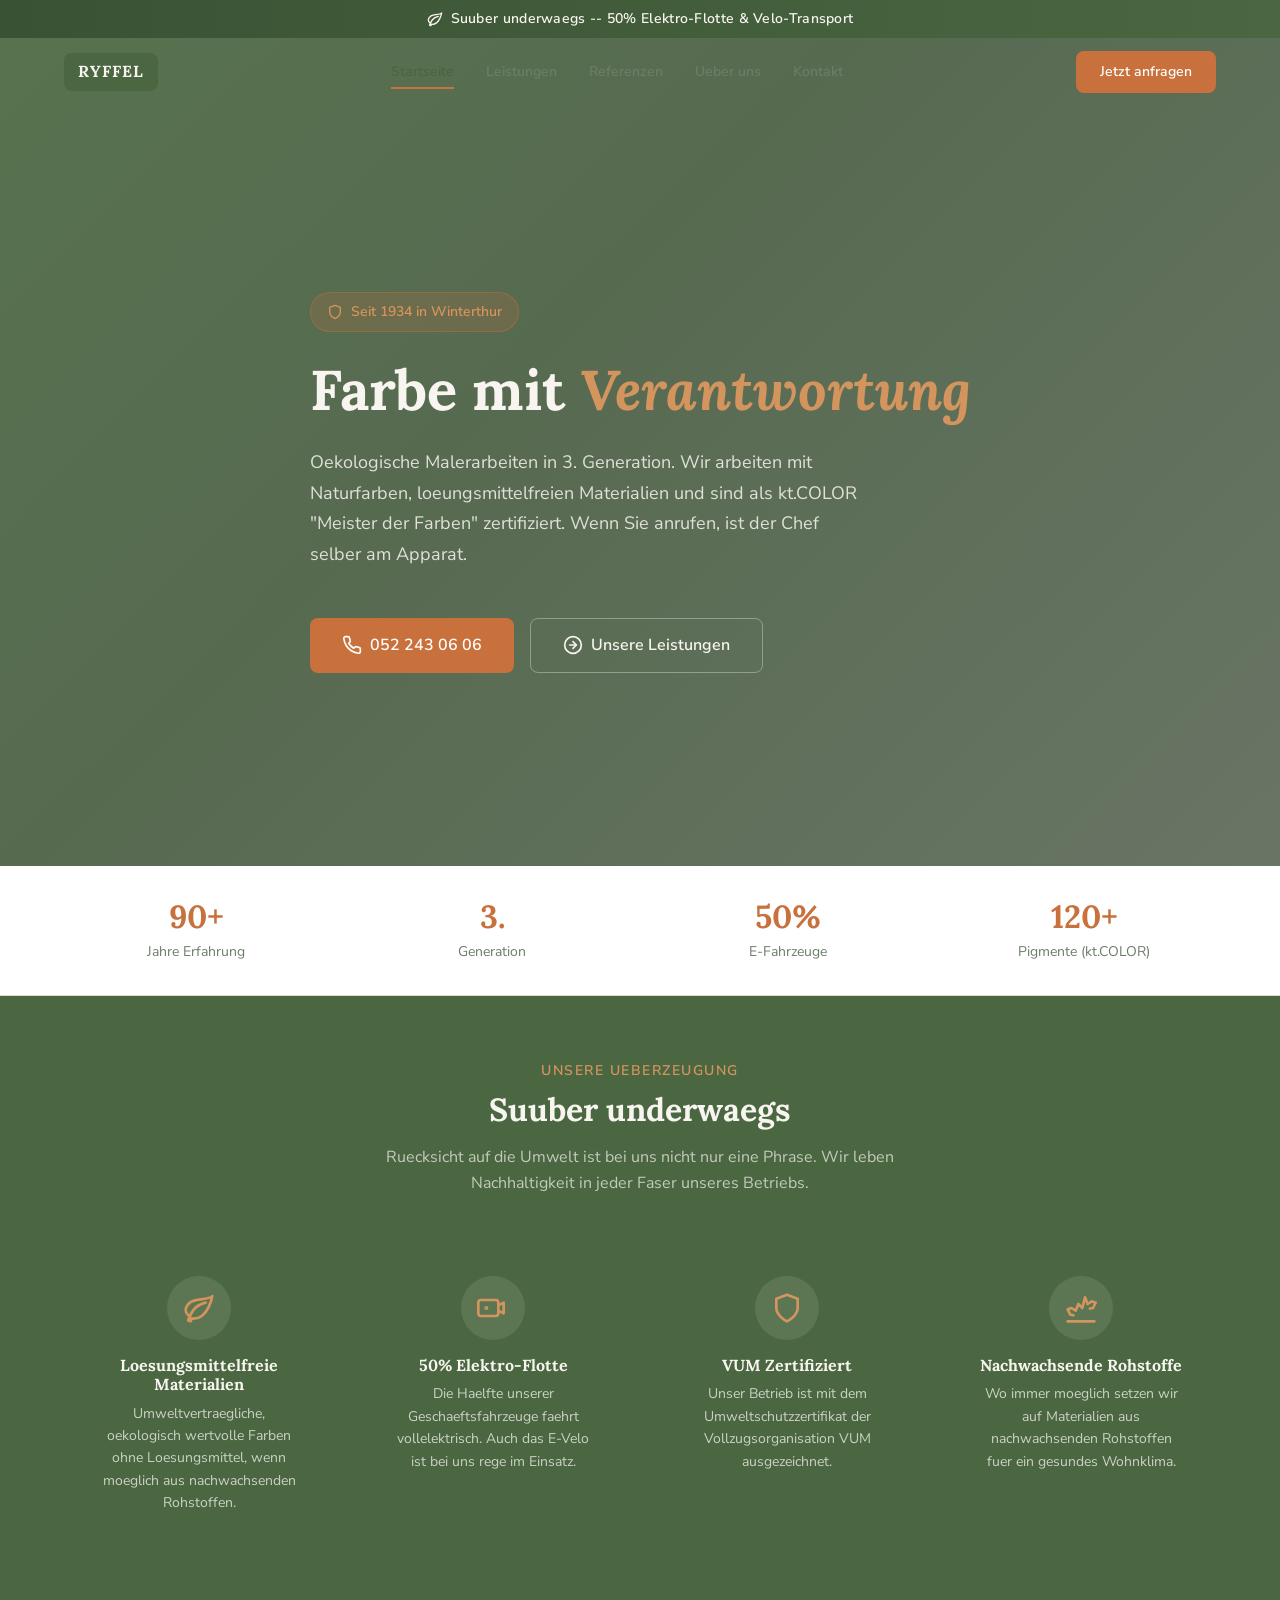
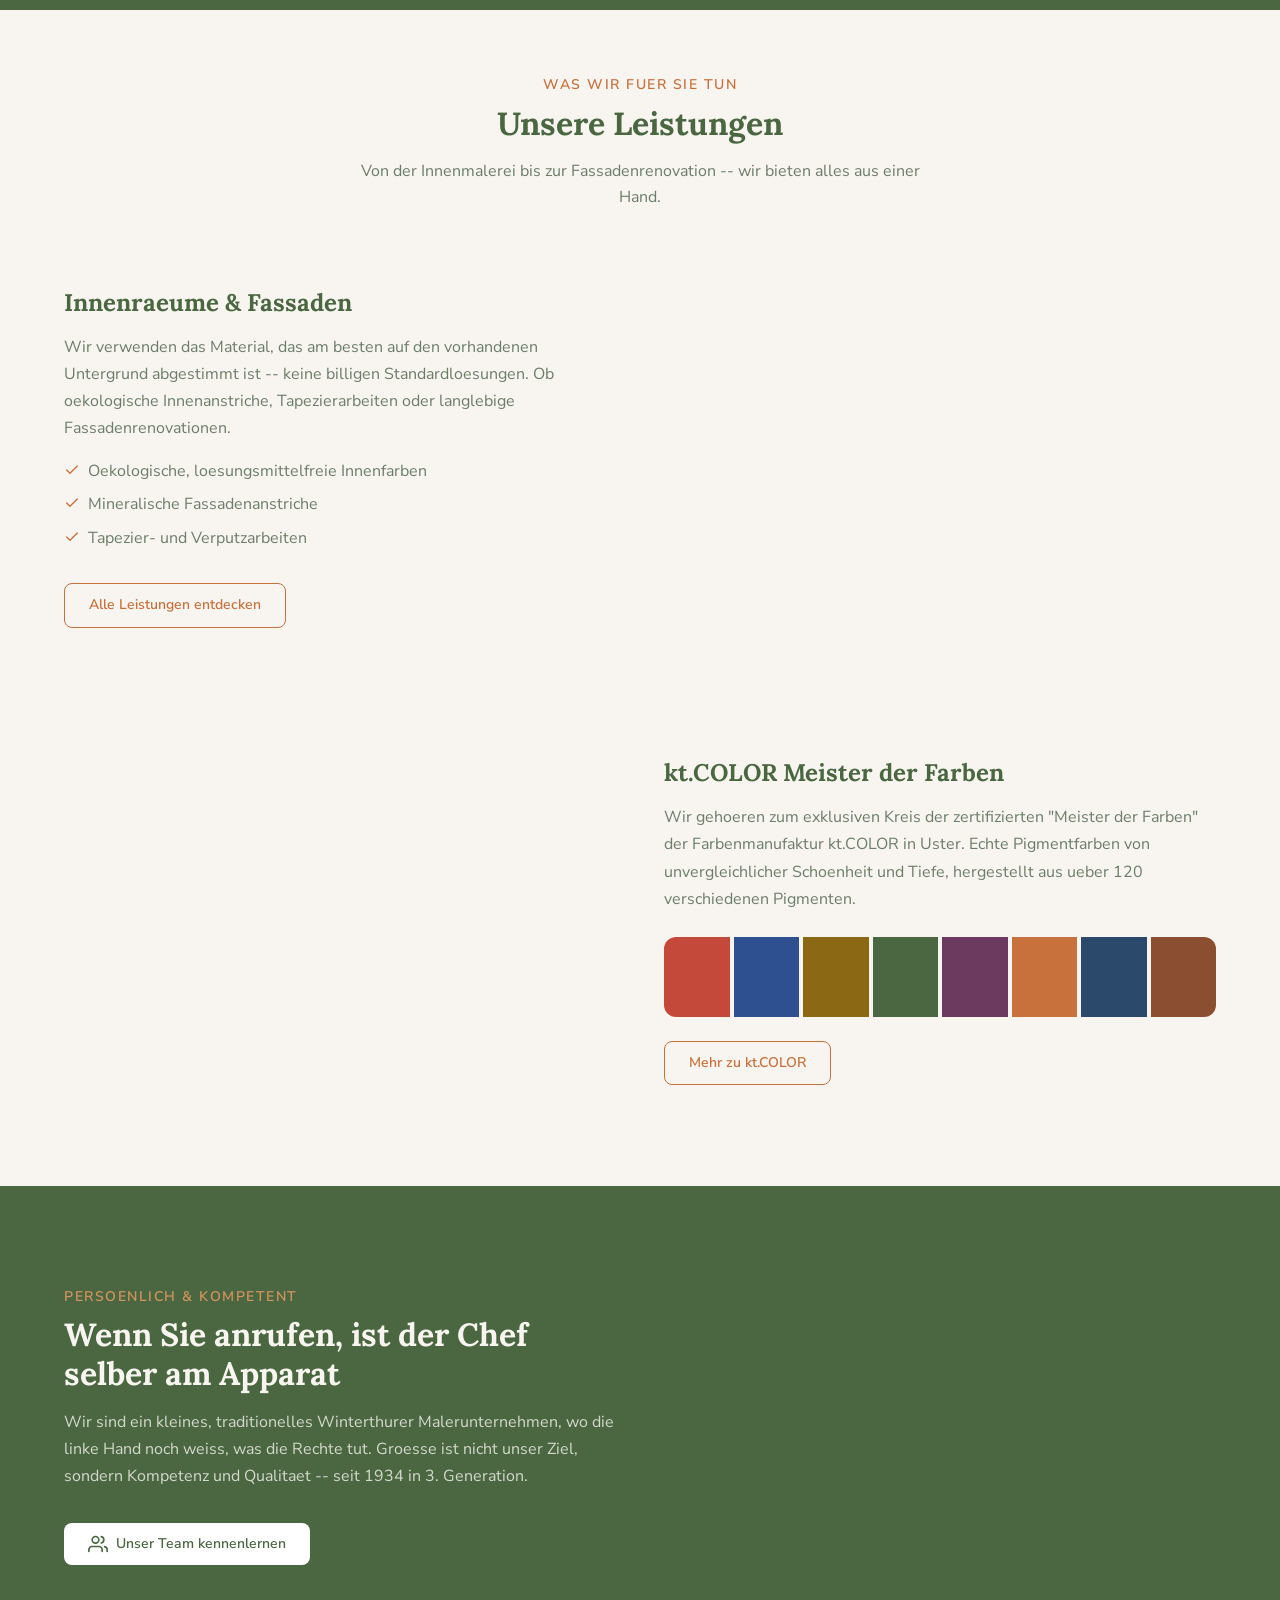
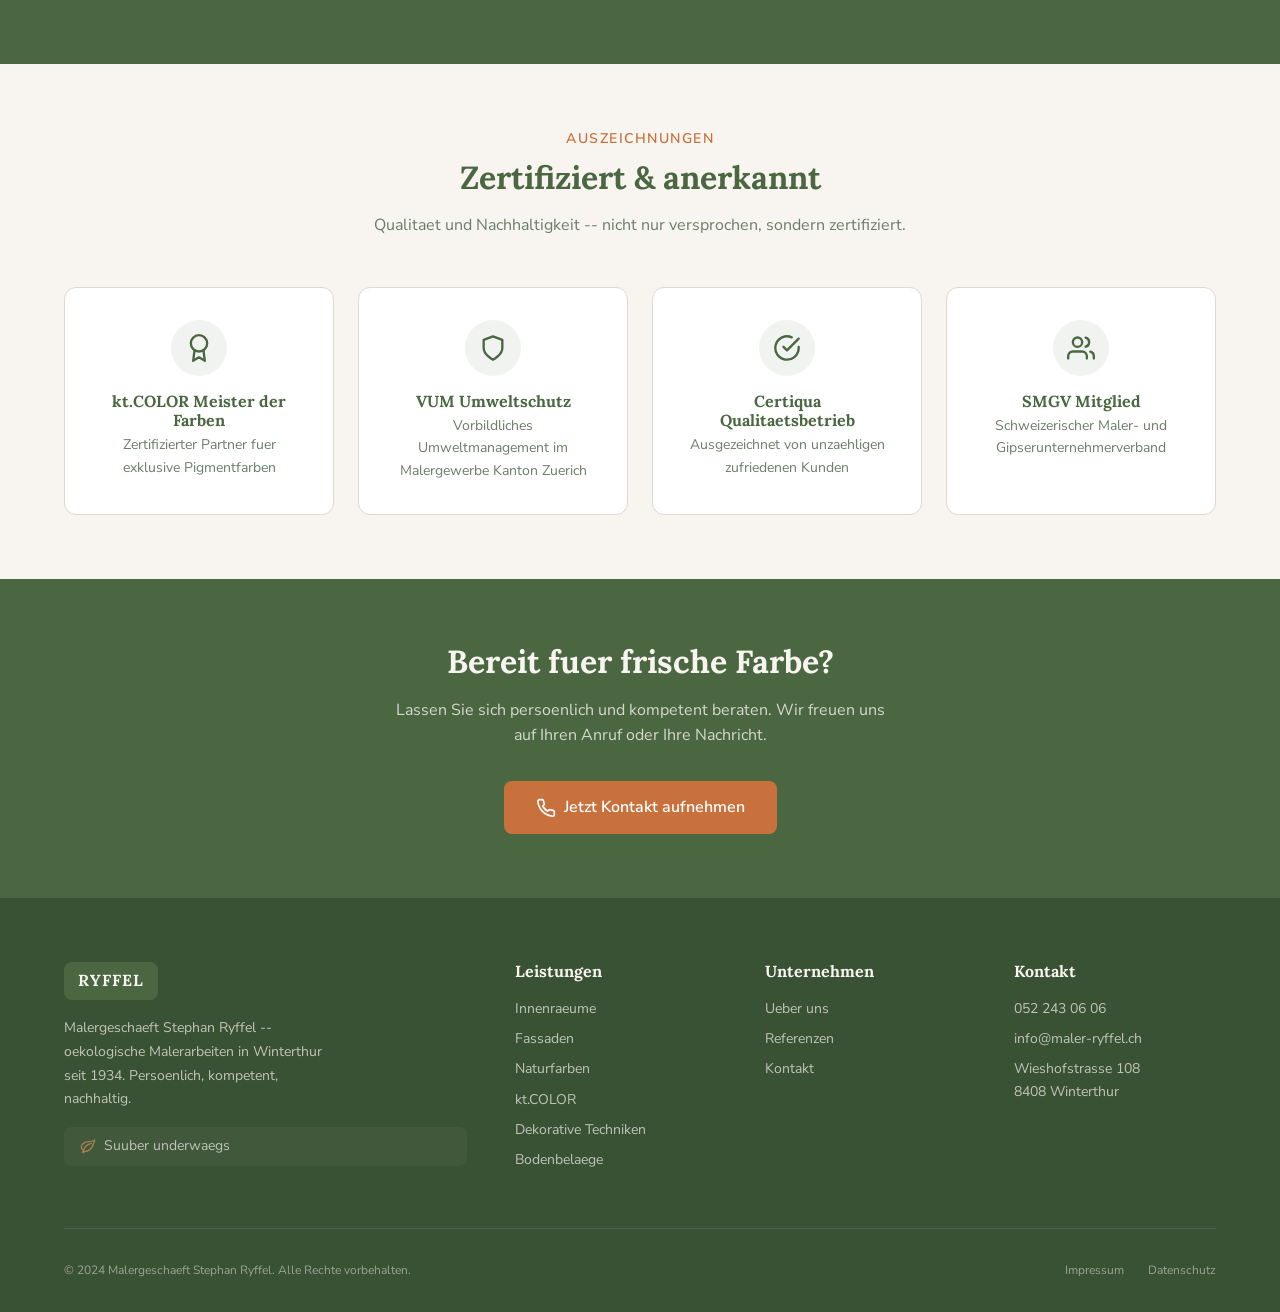
==== index.html @ 05d2837d "Initial: Website-Redesign Ryffel Malergeschaeft" ====
<!DOCTYPE html>
<html lang="de">
<head>
  <meta charset="UTF-8">
  <meta name="viewport" content="width=device-width, initial-scale=1.0">
  <title>Maler Ryffel Winterthur | Seit 1934 suuber underwaegs</title>
  <meta name="description" content="Malergeschaeft Ryffel in Winterthur - oekologische Malerarbeiten seit 1934, 3. Generation. Naturfarben, kt.COLOR Meister der Farben, 50% E-Flotte.">
  <meta name="robots" content="index, follow">
  <link rel="canonical" href="https://ryffel-maler-redesign.pages.dev/">
  <meta property="og:title" content="Maler Ryffel Winterthur | Seit 1934 suuber underwaegs">
  <meta property="og:description" content="Oekologische Malerarbeiten seit 1934. Naturfarben, kt.COLOR Meister der Farben, 50% E-Flotte. 3. Generation Malerhandwerk.">
  <meta property="og:url" content="https://ryffel-maler-redesign.pages.dev/">
  <meta property="og:type" content="website">
  <meta property="og:locale" content="de_CH">
  <link href="https://fonts.googleapis.com/css2?family=Lora:ital,wght@0,400;0,700;1,400;1,700&family=Nunito+Sans:wght@300;400;600;700&display=swap" rel="stylesheet">
  <link rel="stylesheet" href="style.css">
  <link rel="icon" type="image/svg+xml" href="data:image/svg+xml,<svg xmlns='http://www.w3.org/2000/svg' viewBox='0 0 32 32'><rect width='32' height='32' rx='6' fill='%234A6741'/><text x='50%25' y='55%25' text-anchor='middle' dominant-baseline='central' font-size='14' font-weight='bold' fill='%23F8F5F0'>R</text></svg>">
  <script type="application/ld+json">
  {
    "@context": "https://schema.org",
    "@type": "HomeAndConstructionBusiness",
    "name": "Malergeschaeft Stephan Ryffel",
    "url": "https://ryffel-maler-redesign.pages.dev",
    "telephone": "+41522430606",
    "email": "info@maler-ryffel.ch",
    "address": {
      "@type": "PostalAddress",
      "streetAddress": "Wieshofstrasse 108",
      "addressLocality": "Winterthur",
      "postalCode": "8408",
      "addressRegion": "ZH",
      "addressCountry": "CH"
    },
    "areaServed": ["Winterthur", "Zuerich", "Weinland", "Winterthur-Land"],
    "description": "Oekologisches Malergeschaeft in Winterthur seit 1934. Naturfarben, kt.COLOR Meister der Farben, nachhaltige Malerarbeiten in 3. Generation.",
    "foundingDate": "1934",
    "priceRange": "$$",
    "hasCredential": [
      {"@type": "EducationalOccupationalCredential", "credentialCategory": "kt.COLOR Meister der Farben"},
      {"@type": "EducationalOccupationalCredential", "credentialCategory": "VUM Umweltschutzzertifikat"},
      {"@type": "EducationalOccupationalCredential", "credentialCategory": "Certiqua Qualitaetsbetrieb"}
    ]
  }
  </script>
</head>
<body class="has-eco-banner">

  <!-- ECO BANNER -->
  <div class="eco-banner">
    <svg width="16" height="16" viewBox="0 0 24 24" fill="none" stroke="currentColor" stroke-width="2" stroke-linecap="round" stroke-linejoin="round"><path d="M17 8C8 10 5.9 16.17 3.82 21.34l1.89.66.95-2.3c.48.17.98.3 1.34.3C19 20 22 3 22 3c-1 2-8 2.25-13 3.25S2 11.5 2 13.5s1.75 3.75 1.75 3.75"/></svg>
    Suuber underwaegs -- 50% Elektro-Flotte &amp; Velo-Transport
  </div>

  <!-- HEADER -->
  <header class="site-header" id="header">
    <div class="container header-inner">
      <a href="index.html" class="logo">
        <span class="logo-badge">RYFFEL</span>
      </a>
      <nav class="main-nav" id="mainNav" aria-label="Hauptnavigation">
        <ul>
          <li><a href="index.html" class="active">Startseite</a></li>
          <li><a href="leistungen.html">Leistungen</a></li>
          <li><a href="referenzen.html">Referenzen</a></li>
          <li><a href="ueber-uns.html">Ueber uns</a></li>
          <li><a href="kontakt.html">Kontakt</a></li>
        </ul>
      </nav>
      <a href="kontakt.html" class="btn btn-primary header-cta">Jetzt anfragen</a>
      <button class="mobile-toggle" id="mobileToggle" aria-label="Menue oeffnen">
        <span></span><span></span><span></span>
      </button>
    </div>
  </header>

  <!-- HERO -->
  <section class="hero">
    <div class="hero-accent"></div>
    <div class="container">
      <div class="hero-content">
        <span class="hero-badge">
          <svg width="16" height="16" viewBox="0 0 24 24" fill="none" stroke="currentColor" stroke-width="2" stroke-linecap="round" stroke-linejoin="round"><path d="M12 22s8-4 8-10V5l-8-3-8 3v7c0 6 8 10 8 10z"/></svg>
          Seit 1934 in Winterthur
        </span>
        <h1>Farbe mit <em>Verantwortung</em></h1>
        <p class="hero-subtitle">Oekologische Malerarbeiten in 3. Generation. Wir arbeiten mit Naturfarben, loeungsmittelfreien Materialien und sind als kt.COLOR "Meister der Farben" zertifiziert. Wenn Sie anrufen, ist der Chef selber am Apparat.</p>
        <div class="hero-buttons">
          <a href="kontakt.html" class="btn btn-primary btn-lg">
            <svg width="20" height="20" viewBox="0 0 24 24" fill="none" stroke="currentColor" stroke-width="2" stroke-linecap="round" stroke-linejoin="round"><path d="M22 16.92v3a2 2 0 01-2.18 2 19.79 19.79 0 01-8.63-3.07 19.5 19.5 0 01-6-6 19.79 19.79 0 01-3.07-8.67A2 2 0 014.11 2h3a2 2 0 012 1.72c.127.96.361 1.903.7 2.81a2 2 0 01-.45 2.11L8.09 9.91a16 16 0 006 6l1.27-1.27a2 2 0 012.11-.45c.907.339 1.85.573 2.81.7A2 2 0 0122 16.92z"/></svg>
            052 243 06 06
          </a>
          <a href="leistungen.html" class="btn btn-ghost btn-lg">
            <svg width="20" height="20" viewBox="0 0 24 24" fill="none" stroke="currentColor" stroke-width="2" stroke-linecap="round" stroke-linejoin="round"><circle cx="12" cy="12" r="10"/><polyline points="12 16 16 12 12 8"/><line x1="8" y1="12" x2="16" y2="12"/></svg>
            Unsere Leistungen
          </a>
        </div>
      </div>
    </div>
  </section>

  <!-- STATS -->
  <section class="stats-bar">
    <div class="container">
      <div class="stats-grid">
        <div class="stat-item">
          <h3>90+</h3>
          <p>Jahre Erfahrung</p>
        </div>
        <div class="stat-item">
          <h3>3.</h3>
          <p>Generation</p>
        </div>
        <div class="stat-item">
          <h3>50%</h3>
          <p>E-Fahrzeuge</p>
        </div>
        <div class="stat-item">
          <h3>120+</h3>
          <p>Pigmente (kt.COLOR)</p>
        </div>
      </div>
    </div>
  </section>

  <!-- ECO STORY -->
  <section class="section section-dark">
    <div class="container">
      <div class="section-header">
        <span class="section-label">Unsere Ueberzeugung</span>
        <h2>Suuber underwaegs</h2>
        <p>Ruecksicht auf die Umwelt ist bei uns nicht nur eine Phrase. Wir leben Nachhaltigkeit in jeder Faser unseres Betriebs.</p>
      </div>
      <div class="eco-features">
        <div class="eco-feature">
          <div class="eco-feature-icon">
            <svg width="32" height="32" viewBox="0 0 24 24" fill="none" stroke="currentColor" stroke-width="2" stroke-linecap="round" stroke-linejoin="round"><path d="M17 8C8 10 5.9 16.17 3.82 21.34l1.89.66.95-2.3c.48.17.98.3 1.34.3C19 20 22 3 22 3c-1 2-8 2.25-13 3.25S2 11.5 2 13.5s1.75 3.75 1.75 3.75"/></svg>
          </div>
          <h4>Loesungsmittelfreie Materialien</h4>
          <p>Umweltvertraegliche, oekologisch wertvolle Farben ohne Loesungsmittel, wenn moeglich aus nachwachsenden Rohstoffen.</p>
        </div>
        <div class="eco-feature">
          <div class="eco-feature-icon">
            <svg width="32" height="32" viewBox="0 0 24 24" fill="none" stroke="currentColor" stroke-width="2" stroke-linecap="round" stroke-linejoin="round"><rect x="1" y="6" width="15" height="12" rx="2"/><path d="M16 10l4-2v8l-4-2"/><circle cx="7" cy="12" r="0.5" fill="currentColor"/></svg>
          </div>
          <h4>50% Elektro-Flotte</h4>
          <p>Die Haelfte unserer Geschaeftsfahrzeuge faehrt vollelektrisch. Auch das E-Velo ist bei uns rege im Einsatz.</p>
        </div>
        <div class="eco-feature">
          <div class="eco-feature-icon">
            <svg width="32" height="32" viewBox="0 0 24 24" fill="none" stroke="currentColor" stroke-width="2" stroke-linecap="round" stroke-linejoin="round"><path d="M12 22s8-4 8-10V5l-8-3-8 3v7c0 6 8 10 8 10z"/></svg>
          </div>
          <h4>VUM Zertifiziert</h4>
          <p>Unser Betrieb ist mit dem Umweltschutzzertifikat der Vollzugsorganisation VUM ausgezeichnet.</p>
        </div>
        <div class="eco-feature">
          <div class="eco-feature-icon">
            <svg width="32" height="32" viewBox="0 0 24 24" fill="none" stroke="currentColor" stroke-width="2" stroke-linecap="round" stroke-linejoin="round"><path d="M2 22h20"/><path d="M6.36 17.4 4 17l-2-4 3-1 3 2 2-5 3 3 2-8 2 5 3-2 3 1-2 4-2.36.4"/></svg>
          </div>
          <h4>Nachwachsende Rohstoffe</h4>
          <p>Wo immer moeglich setzen wir auf Materialien aus nachwachsenden Rohstoffen fuer ein gesundes Wohnklima.</p>
        </div>
      </div>
    </div>
  </section>

  <!-- LEISTUNGEN PREVIEW -->
  <section class="section">
    <div class="container">
      <div class="section-header">
        <span class="section-label">Was wir fuer Sie tun</span>
        <h2>Unsere Leistungen</h2>
        <p>Von der Innenmalerei bis zur Fassadenrenovation -- wir bieten alles aus einer Hand.</p>
      </div>

      <div class="text-image" style="margin-bottom: var(--space-3xl);">
        <div class="text-image-content">
          <h3>Innenraeume &amp; Fassaden</h3>
          <p>Wir verwenden das Material, das am besten auf den vorhandenen Untergrund abgestimmt ist -- keine billigen Standardloesungen. Ob oekologische Innenanstriche, Tapezierarbeiten oder langlebige Fassadenrenovationen.</p>
          <ul>
            <li>
              <svg width="16" height="16" viewBox="0 0 24 24" fill="none" stroke="currentColor" stroke-width="2" stroke-linecap="round" stroke-linejoin="round"><polyline points="20 6 9 17 4 12"/></svg>
              Oekologische, loesungsmittelfreie Innenfarben
            </li>
            <li>
              <svg width="16" height="16" viewBox="0 0 24 24" fill="none" stroke="currentColor" stroke-width="2" stroke-linecap="round" stroke-linejoin="round"><polyline points="20 6 9 17 4 12"/></svg>
              Mineralische Fassadenanstriche
            </li>
            <li>
              <svg width="16" height="16" viewBox="0 0 24 24" fill="none" stroke="currentColor" stroke-width="2" stroke-linecap="round" stroke-linejoin="round"><polyline points="20 6 9 17 4 12"/></svg>
              Tapezier- und Verputzarbeiten
            </li>
          </ul>
          <a href="leistungen.html" class="btn btn-outline">Alle Leistungen entdecken</a>
        </div>
        <div class="text-image-visual" style="background-image: url('https://images.unsplash.com/photo-1589939705384-5185137a7f0f?w=800&q=80');"></div>
      </div>

      <div class="text-image reversed">
        <div class="text-image-content">
          <h3>kt.COLOR Meister der Farben</h3>
          <p>Wir gehoeren zum exklusiven Kreis der zertifizierten "Meister der Farben" der Farbenmanufaktur kt.COLOR in Uster. Echte Pigmentfarben von unvergleichlicher Schoenheit und Tiefe, hergestellt aus ueber 120 verschiedenen Pigmenten.</p>
          <div class="color-palette">
            <div class="color-swatch" style="background:#C5493B;" data-name="Pompejanischrot"></div>
            <div class="color-swatch" style="background:#2E5090;" data-name="Ultramarin"></div>
            <div class="color-swatch" style="background:#8B6914;" data-name="Goldocker"></div>
            <div class="color-swatch" style="background:#4A6741;" data-name="Chromoxidgruen"></div>
            <div class="color-swatch" style="background:#6B3A5E;" data-name="Manganviolett"></div>
            <div class="color-swatch" style="background:#C8713D;" data-name="Siena gebrannt"></div>
            <div class="color-swatch" style="background:#2B4A6B;" data-name="Preussischblau"></div>
            <div class="color-swatch" style="background:#8C4E31;" data-name="Englischrot"></div>
          </div>
          <a href="leistungen/meister-der-farben.html" class="btn btn-outline">Mehr zu kt.COLOR</a>
        </div>
        <div class="text-image-visual" style="background-image: url('https://images.unsplash.com/photo-1513364776144-60967b0f800f?w=800&q=80');"></div>
      </div>
    </div>
  </section>

  <!-- CTA SPLIT -->
  <section class="section section-dark">
    <div class="container">
      <div class="cta-split">
        <div class="cta-split-content">
          <span class="section-label">Persoenlich &amp; kompetent</span>
          <h2>Wenn Sie anrufen, ist der Chef selber am Apparat</h2>
          <p>Wir sind ein kleines, traditionelles Winterthurer Malerunternehmen, wo die linke Hand noch weiss, was die Rechte tut. Groesse ist nicht unser Ziel, sondern Kompetenz und Qualitaet -- seit 1934 in 3. Generation.</p>
          <a href="ueber-uns.html" class="btn btn-white">
            <svg width="20" height="20" viewBox="0 0 24 24" fill="none" stroke="currentColor" stroke-width="2" stroke-linecap="round" stroke-linejoin="round"><path d="M17 21v-2a4 4 0 00-4-4H5a4 4 0 00-4 4v2"/><circle cx="9" cy="7" r="4"/><path d="M23 21v-2a4 4 0 00-3-3.87"/><path d="M16 3.13a4 4 0 010 7.75"/></svg>
            Unser Team kennenlernen
          </a>
        </div>
        <div class="cta-split-visual" style="background-image: url('https://images.unsplash.com/photo-1581578731548-c64695cc6952?w=800&q=80');"></div>
      </div>
    </div>
  </section>

  <!-- CERTIFICATIONS -->
  <section class="section">
    <div class="container">
      <div class="section-header">
        <span class="section-label">Auszeichnungen</span>
        <h2>Zertifiziert &amp; anerkannt</h2>
        <p>Qualitaet und Nachhaltigkeit -- nicht nur versprochen, sondern zertifiziert.</p>
      </div>
      <div class="cert-grid">
        <div class="cert-item">
          <div class="cert-icon">
            <svg width="28" height="28" viewBox="0 0 24 24" fill="none" stroke="currentColor" stroke-width="2" stroke-linecap="round" stroke-linejoin="round"><circle cx="12" cy="8" r="7"/><polyline points="8.21 13.89 7 23 12 20 17 23 15.79 13.88"/></svg>
          </div>
          <h4>kt.COLOR Meister der Farben</h4>
          <p>Zertifizierter Partner fuer exklusive Pigmentfarben</p>
        </div>
        <div class="cert-item">
          <div class="cert-icon">
            <svg width="28" height="28" viewBox="0 0 24 24" fill="none" stroke="currentColor" stroke-width="2" stroke-linecap="round" stroke-linejoin="round"><path d="M12 22s8-4 8-10V5l-8-3-8 3v7c0 6 8 10 8 10z"/></svg>
          </div>
          <h4>VUM Umweltschutz</h4>
          <p>Vorbildliches Umweltmanagement im Malergewerbe Kanton Zuerich</p>
        </div>
        <div class="cert-item">
          <div class="cert-icon">
            <svg width="28" height="28" viewBox="0 0 24 24" fill="none" stroke="currentColor" stroke-width="2" stroke-linecap="round" stroke-linejoin="round"><path d="M22 11.08V12a10 10 0 1 1-5.93-9.14"/><polyline points="22 4 12 14.01 9 11.01"/></svg>
          </div>
          <h4>Certiqua Qualitaetsbetrieb</h4>
          <p>Ausgezeichnet von unzaehligen zufriedenen Kunden</p>
        </div>
        <div class="cert-item">
          <div class="cert-icon">
            <svg width="28" height="28" viewBox="0 0 24 24" fill="none" stroke="currentColor" stroke-width="2" stroke-linecap="round" stroke-linejoin="round"><path d="M17 21v-2a4 4 0 00-4-4H5a4 4 0 00-4 4v2"/><circle cx="9" cy="7" r="4"/><path d="M23 21v-2a4 4 0 00-3-3.87"/><path d="M16 3.13a4 4 0 010 7.75"/></svg>
          </div>
          <h4>SMGV Mitglied</h4>
          <p>Schweizerischer Maler- und Gipserunternehmerverband</p>
        </div>
      </div>
    </div>
  </section>

  <!-- CTA BANNER -->
  <section class="cta-banner">
    <div class="container">
      <h2>Bereit fuer frische Farbe?</h2>
      <p>Lassen Sie sich persoenlich und kompetent beraten. Wir freuen uns auf Ihren Anruf oder Ihre Nachricht.</p>
      <a href="kontakt.html" class="btn btn-primary btn-lg">
        <svg width="20" height="20" viewBox="0 0 24 24" fill="none" stroke="currentColor" stroke-width="2" stroke-linecap="round" stroke-linejoin="round"><path d="M22 16.92v3a2 2 0 01-2.18 2 19.79 19.79 0 01-8.63-3.07 19.5 19.5 0 01-6-6 19.79 19.79 0 01-3.07-8.67A2 2 0 014.11 2h3a2 2 0 012 1.72c.127.96.361 1.903.7 2.81a2 2 0 01-.45 2.11L8.09 9.91a16 16 0 006 6l1.27-1.27a2 2 0 012.11-.45c.907.339 1.85.573 2.81.7A2 2 0 0122 16.92z"/></svg>
        Jetzt Kontakt aufnehmen
      </a>
    </div>
  </section>

  <!-- FOOTER -->
  <footer class="site-footer">
    <div class="container">
      <div class="footer-grid">
        <div class="footer-brand">
          <span class="logo-badge">RYFFEL</span>
          <p>Malergeschaeft Stephan Ryffel -- oekologische Malerarbeiten in Winterthur seit 1934. Persoenlich, kompetent, nachhaltig.</p>
          <div class="footer-eco">
            <svg width="16" height="16" viewBox="0 0 24 24" fill="none" stroke="currentColor" stroke-width="2" stroke-linecap="round" stroke-linejoin="round"><path d="M17 8C8 10 5.9 16.17 3.82 21.34l1.89.66.95-2.3c.48.17.98.3 1.34.3C19 20 22 3 22 3c-1 2-8 2.25-13 3.25S2 11.5 2 13.5s1.75 3.75 1.75 3.75"/></svg>
            Suuber underwaegs
          </div>
        </div>
        <div class="footer-col">
          <h4>Leistungen</h4>
          <a href="leistungen/innenraeume.html">Innenraeume</a>
          <a href="leistungen/fassaden.html">Fassaden</a>
          <a href="leistungen/naturfarben.html">Naturfarben</a>
          <a href="leistungen/meister-der-farben.html">kt.COLOR</a>
          <a href="leistungen/dekorative-techniken.html">Dekorative Techniken</a>
          <a href="leistungen/bodenbelaege.html">Bodenbelaege</a>
        </div>
        <div class="footer-col">
          <h4>Unternehmen</h4>
          <a href="ueber-uns.html">Ueber uns</a>
          <a href="referenzen.html">Referenzen</a>
          <a href="kontakt.html">Kontakt</a>
        </div>
        <div class="footer-col">
          <h4>Kontakt</h4>
          <a href="tel:+41522430606">052 243 06 06</a>
          <a href="mailto:info@maler-ryffel.ch">info@maler-ryffel.ch</a>
          <p style="font-size: var(--font-size-small); opacity: 0.7; margin-top: var(--space-sm);">Wieshofstrasse 108<br>8408 Winterthur</p>
        </div>
      </div>
      <div class="footer-bottom">
        <p>&copy; 2024 Malergeschaeft Stephan Ryffel. Alle Rechte vorbehalten.</p>
        <div class="legal-links">
          <a href="#">Impressum</a>
          <a href="#">Datenschutz</a>
        </div>
      </div>
    </div>
  </footer>

  <script>
    // Header scroll
    const header = document.getElementById('header');
    window.addEventListener('scroll', () => {
      header.classList.toggle('scrolled', window.scrollY > 50);
    });
    // Mobile menu
    const toggle = document.getElementById('mobileToggle');
    const nav = document.getElementById('mainNav');
    toggle.addEventListener('click', () => nav.classList.toggle('active'));
  </script>
</body>
</html>
---- style.css ----
/* Brand Style Guide – Ryffel Malergeschaeft */
:root {
  --color-primary: #4A6741;
  --color-primary-dark: #3A5234;
  --color-primary-light: #6B8A62;
  --color-accent: #C8713D;
  --color-accent-light: #D4945E;
  --color-accent-dark: #A85C2F;
  --color-bg: #F8F5F0;
  --color-surface: #FFFFFF;
  --color-text: #2C3E2A;
  --color-text-secondary: #6B7D69;
  --color-border: #DDD8D0;

  --font-heading: 'Lora', Georgia, serif;
  --font-body: 'Nunito Sans', Arial, sans-serif;

  --font-size-xs: 0.75rem;
  --font-size-small: 0.875rem;
  --font-size-base: 1rem;
  --font-size-lg: 1.125rem;
  --font-size-xl: 1.25rem;
  --font-size-2xl: 1.5rem;
  --font-size-3xl: 2rem;
  --font-size-4xl: 2.5rem;
  --font-size-5xl: 3.5rem;

  --space-xs: 0.25rem;
  --space-sm: 0.5rem;
  --space-md: 1rem;
  --space-lg: 1.5rem;
  --space-xl: 2rem;
  --space-2xl: 3rem;
  --space-3xl: 4rem;

  --radius: 8px;
  --radius-lg: 12px;
  --radius-xl: 16px;
  --shadow: 0 1px 3px rgba(74,103,65,0.08);
  --shadow-lg: 0 8px 30px rgba(74,103,65,0.12);
}

*, *::before, *::after { box-sizing: border-box; margin: 0; padding: 0; }
html { scroll-behavior: smooth; }

body {
  font-family: var(--font-body);
  color: var(--color-text);
  background: var(--color-bg);
  line-height: 1.6;
  -webkit-font-smoothing: antialiased;
}

h1, h2, h3, h4 { font-family: var(--font-heading); line-height: 1.2; }
a { text-decoration: none; color: inherit; transition: color 0.2s; }
img { max-width: 100%; height: auto; display: block; }
.container { max-width: 1200px; margin: 0 auto; padding: 0 var(--space-lg); }

/* === ECO BADGE (persistent top banner) === */
.eco-banner {
  background: linear-gradient(90deg, var(--color-primary-dark), var(--color-primary));
  color: var(--color-bg);
  text-align: center;
  padding: 8px var(--space-lg);
  font-size: var(--font-size-small);
  font-weight: 600;
  display: flex;
  align-items: center;
  justify-content: center;
  gap: var(--space-sm);
  letter-spacing: 0.3px;
}
.eco-banner svg { flex-shrink: 0; }

/* === HEADER === */
.site-header {
  position: fixed; top: 0; left: 0; right: 0; z-index: 100;
  background: transparent;
  transition: background 0.3s, box-shadow 0.3s, border 0.3s;
}
.has-eco-banner .site-header { top: 36px; }
.site-header.scrolled {
  background: rgba(248,245,240,0.96);
  backdrop-filter: blur(12px);
  box-shadow: var(--shadow);
  border-bottom: 1px solid var(--color-border);
}
.header-inner {
  display: flex; align-items: center; justify-content: space-between;
  height: 72px;
}
.logo { display: flex; align-items: center; gap: var(--space-sm); }
.logo-img { height: 44px; width: auto; }
.logo-text {
  font-family: var(--font-heading); font-size: var(--font-size-lg);
  font-weight: 700; color: var(--color-primary);
}
.logo-badge {
  display: inline-flex; align-items: center; justify-content: center;
  background: var(--color-primary); border-radius: var(--radius);
  padding: 6px 14px; font-family: var(--font-heading);
  font-size: var(--font-size-base); font-weight: 700;
  color: var(--color-bg); letter-spacing: 1px;
}
.main-nav ul { display: flex; gap: var(--space-xl); list-style: none; }
.main-nav a {
  font-size: var(--font-size-small); font-weight: 600; color: var(--color-text-secondary);
  padding: var(--space-sm) 0; position: relative;
}
.site-header.scrolled .main-nav a { color: var(--color-text-secondary); }
.main-nav a.active, .main-nav a:hover { color: var(--color-primary); }
.main-nav a::after {
  content: ''; position: absolute; bottom: 0; left: 0; width: 0; height: 2px;
  background: var(--color-accent); transition: width 0.3s;
}
.main-nav a:hover::after, .main-nav a.active::after { width: 100%; }

.header-cta { display: inline-flex; }

/* Buttons */
.btn {
  display: inline-flex; align-items: center; gap: var(--space-sm);
  padding: 10px 24px; border-radius: var(--radius); font-weight: 600;
  font-size: var(--font-size-small); cursor: pointer; border: none;
  transition: all 0.2s; text-decoration: none; font-family: var(--font-body);
}
.btn-primary { background: var(--color-accent); color: #fff; }
.btn-primary:hover { background: var(--color-accent-dark); }
.btn-secondary {
  background: transparent; color: var(--color-primary);
  border: 1.5px solid var(--color-primary);
}
.btn-secondary:hover { background: var(--color-primary); color: var(--color-bg); }
.btn-outline {
  background: transparent; color: var(--color-accent);
  border: 1.5px solid var(--color-accent);
}
.btn-outline:hover { background: var(--color-accent); color: #fff; }
.btn-white {
  background: #fff; color: var(--color-primary);
}
.btn-white:hover { background: var(--color-bg); }
.btn-ghost {
  background: transparent; color: var(--color-bg);
  border: 1.5px solid rgba(248,245,240,0.4);
}
.btn-ghost:hover { background: rgba(248,245,240,0.1); }
.btn-lg { padding: 14px 32px; font-size: var(--font-size-base); }

/* Mobile Toggle */
.mobile-toggle { display: none; background: none; border: none; cursor: pointer; padding: 8px; }
.mobile-toggle span {
  display: block; width: 24px; height: 2px; background: var(--color-primary);
  margin: 5px 0; transition: 0.3s;
}

/* === HERO === */
.hero {
  position: relative; min-height: 92vh; display: flex; align-items: center;
  overflow: hidden;
}
.hero::before {
  content: ''; position: absolute; inset: 0;
  background: url('https://images.unsplash.com/photo-1562259949-e8e7689d7828?w=1800&q=80') center/cover;
}
.hero::after {
  content: ''; position: absolute; inset: 0;
  background: linear-gradient(135deg, rgba(74,103,65,0.92) 0%, rgba(58,82,52,0.85) 40%, rgba(44,62,42,0.7) 100%);
}
.hero-content { position: relative; z-index: 2; max-width: 700px; padding: 140px 0 80px; }
.hero-badge {
  display: inline-flex; align-items: center; gap: var(--space-sm);
  background: rgba(200,113,61,0.2); border: 1px solid rgba(200,113,61,0.4);
  color: var(--color-accent-light); padding: 8px 16px;
  border-radius: 100px; font-size: var(--font-size-small); font-weight: 600;
  margin-bottom: var(--space-lg);
}
.hero h1 {
  font-size: var(--font-size-5xl); color: var(--color-bg);
  margin-bottom: var(--space-lg); font-weight: 700;
}
.hero h1 em { font-style: italic; color: var(--color-accent-light); }
.hero-subtitle {
  font-size: var(--font-size-lg); color: rgba(248,245,240,0.85);
  margin-bottom: var(--space-2xl); line-height: 1.7; max-width: 560px;
}
.hero-buttons { display: flex; gap: var(--space-md); flex-wrap: wrap; }
.hero .btn-primary { background: var(--color-accent); color: #fff; }
.hero .btn-ghost {
  border-color: rgba(248,245,240,0.35); color: var(--color-bg);
}
.hero .btn-ghost:hover { background: rgba(248,245,240,0.1); }

/* Hero Accent Image */
.hero-accent {
  position: absolute; right: 0; top: 50%; transform: translateY(-50%);
  width: 42%; height: 70%; z-index: 1;
  background: url('https://images.unsplash.com/photo-1589939705384-5185137a7f0f?w=1200&q=80') center/cover;
  border-radius: var(--radius-xl) 0 0 var(--radius-xl);
  opacity: 0.25;
  mask-image: linear-gradient(to left, rgba(0,0,0,1) 50%, rgba(0,0,0,0));
  -webkit-mask-image: linear-gradient(to left, rgba(0,0,0,1) 50%, rgba(0,0,0,0));
}

/* === STATS BAR === */
.stats-bar {
  background: var(--color-surface);
  border-bottom: 1px solid var(--color-border);
  padding: var(--space-xl) 0;
}
.stats-grid {
  display: grid; grid-template-columns: repeat(4, 1fr);
  gap: var(--space-xl); text-align: center;
}
.stat-item h3 {
  font-size: var(--font-size-3xl); color: var(--color-accent);
  font-family: var(--font-heading);
}
.stat-item p {
  font-size: var(--font-size-small); color: var(--color-text-secondary);
  margin-top: var(--space-xs);
}

/* === SECTIONS === */
.section { padding: var(--space-3xl) 0; }
.section-dark { background: var(--color-primary); color: var(--color-bg); }
.section-accent { background: var(--color-accent); color: #fff; }
.section-light { background: var(--color-surface); }
.section-header { text-align: center; margin-bottom: var(--space-2xl); }
.section-label {
  display: block; font-size: var(--font-size-small); font-weight: 600;
  color: var(--color-accent); text-transform: uppercase; letter-spacing: 1.5px;
  margin-bottom: var(--space-sm);
}
.section-dark .section-label { color: var(--color-accent-light); }
.section-header h2 {
  font-size: var(--font-size-3xl); margin-bottom: var(--space-md); color: var(--color-primary);
}
.section-dark .section-header h2 { color: var(--color-bg); }
.section-header p { color: var(--color-text-secondary); max-width: 600px; margin: 0 auto; }
.section-dark .section-header p { color: rgba(248,245,240,0.7); }

/* Page Header */
.page-header {
  background: linear-gradient(135deg, var(--color-primary) 0%, var(--color-primary-dark) 100%);
  color: var(--color-bg); padding: 140px 0 60px; text-align: center;
  position: relative; overflow: hidden;
}
.page-header::before {
  content: ''; position: absolute; inset: 0;
  background: url('https://images.unsplash.com/photo-1562259949-e8e7689d7828?w=1600&q=80') center/cover;
  opacity: 0.12;
}
.page-header .container { position: relative; z-index: 2; }
.page-header h1 { font-size: var(--font-size-4xl); margin-bottom: var(--space-md); }
.page-header p { color: rgba(248,245,240,0.75); max-width: 550px; margin: 0 auto; }

/* Breadcrumb */
.breadcrumb {
  padding: var(--space-md) 0;
  font-size: var(--font-size-small); color: var(--color-text-secondary);
}
.breadcrumb a { color: var(--color-primary); }
.breadcrumb a:hover { color: var(--color-accent); }
.breadcrumb span { margin: 0 var(--space-sm); opacity: 0.5; }

/* === TEXT + IMAGE MODULE === */
.text-image {
  display: grid; grid-template-columns: 1fr 1fr;
  gap: var(--space-2xl); align-items: center;
}
.text-image.reversed { direction: rtl; }
.text-image.reversed > * { direction: ltr; }
.text-image-content h2 {
  font-size: var(--font-size-3xl); color: var(--color-primary);
  margin-bottom: var(--space-md);
}
.text-image-content h3 {
  font-size: var(--font-size-2xl); color: var(--color-primary);
  margin-bottom: var(--space-md);
}
.text-image-content p {
  color: var(--color-text-secondary); margin-bottom: var(--space-md);
  line-height: 1.7;
}
.text-image-content ul {
  list-style: none; margin-bottom: var(--space-xl);
}
.text-image-content ul li {
  display: flex; align-items: flex-start; gap: var(--space-sm);
  margin-bottom: var(--space-sm); color: var(--color-text-secondary);
}
.text-image-content ul li svg { flex-shrink: 0; color: var(--color-accent); margin-top: 3px; }
.text-image-visual {
  border-radius: var(--radius-xl); min-height: 400px; overflow: hidden;
  background-size: cover; background-position: center;
}

/* === COLOR PALETTE MODULE (kt.COLOR) === */
.color-palette {
  display: flex; gap: 4px; margin: var(--space-lg) 0;
  border-radius: var(--radius-lg); overflow: hidden;
  height: 80px;
}
.color-swatch { flex: 1; transition: flex 0.3s; cursor: pointer; position: relative; }
.color-swatch:hover { flex: 2; }
.color-swatch::after {
  content: attr(data-name); position: absolute; bottom: 6px; left: 50%;
  transform: translateX(-50%); font-size: 10px; color: rgba(255,255,255,0.9);
  font-weight: 600; white-space: nowrap; opacity: 0; transition: opacity 0.3s;
  text-shadow: 0 1px 2px rgba(0,0,0,0.3);
}
.color-swatch:hover::after { opacity: 1; }

/* === SERVICE LIST (Text+Bild alternierend) === */
.service-list { display: flex; flex-direction: column; gap: var(--space-3xl); }

/* Service Cards (for overview page) */
.services-overview {
  display: grid; grid-template-columns: 1fr; gap: var(--space-xl);
}
.service-overview-card {
  display: grid; grid-template-columns: 1fr 1fr; gap: var(--space-2xl);
  align-items: center; background: var(--color-surface);
  border: 1px solid var(--color-border); border-radius: var(--radius-xl);
  overflow: hidden; transition: box-shadow 0.3s;
}
.service-overview-card:hover { box-shadow: var(--shadow-lg); }
.service-overview-card:nth-child(even) { direction: rtl; }
.service-overview-card:nth-child(even) > * { direction: ltr; }
.service-overview-card .service-card-img {
  min-height: 300px; background-size: cover; background-position: center;
}
.service-overview-card .service-card-content { padding: var(--space-xl); }
.service-overview-card .service-card-content h3 {
  font-size: var(--font-size-2xl); color: var(--color-primary);
  margin-bottom: var(--space-sm); font-family: var(--font-heading);
}
.service-overview-card .service-card-content p {
  color: var(--color-text-secondary); margin-bottom: var(--space-lg); line-height: 1.7;
}

/* Feature list within cards */
.feature-list { list-style: none; margin-bottom: var(--space-lg); }
.feature-list li {
  display: flex; align-items: center; gap: var(--space-sm);
  padding: var(--space-xs) 0; color: var(--color-text-secondary);
  font-size: var(--font-size-small);
}
.feature-list li svg { color: var(--color-accent); flex-shrink: 0; }

/* === REFERENCE CARDS === */
.ref-grid { display: grid; grid-template-columns: repeat(auto-fit, minmax(300px, 1fr)); gap: var(--space-lg); }
.ref-card {
  background: var(--color-surface); border: 1px solid var(--color-border);
  border-radius: var(--radius-lg); overflow: hidden; transition: box-shadow 0.3s, transform 0.3s;
}
.ref-card:hover { box-shadow: var(--shadow-lg); transform: translateY(-4px); }
.ref-card-img { height: 220px; background-size: cover; background-position: center; }
.ref-card-body { padding: var(--space-lg); }
.ref-card-body h3 {
  font-family: var(--font-heading); font-size: var(--font-size-lg);
  color: var(--color-primary); margin-bottom: var(--space-sm);
}
.ref-card-body p { font-size: var(--font-size-small); color: var(--color-text-secondary); margin-bottom: var(--space-md); }
.ref-tag {
  display: inline-block; background: rgba(74,103,65,0.08);
  color: var(--color-primary); font-size: var(--font-size-xs);
  font-weight: 600; padding: 4px 10px; border-radius: 100px;
  margin-right: var(--space-xs); margin-bottom: var(--space-xs);
}

/* === TIMELINE === */
.timeline { position: relative; padding-left: 40px; }
.timeline::before {
  content: ''; position: absolute; left: 15px; top: 0; bottom: 0;
  width: 2px; background: var(--color-accent);
}
.timeline-item { position: relative; margin-bottom: var(--space-xl); }
.timeline-item::before {
  content: ''; position: absolute; left: -33px; top: 6px;
  width: 12px; height: 12px; border-radius: 50%;
  background: var(--color-accent); border: 3px solid var(--color-bg);
}
.section-dark .timeline-item::before { border-color: var(--color-primary); }
.timeline-year {
  font-family: var(--font-heading); font-size: var(--font-size-xl);
  font-weight: 700; color: var(--color-accent); margin-bottom: var(--space-xs);
}
.section-dark .timeline-year { color: var(--color-accent-light); }
.timeline-item p { color: var(--color-text-secondary); font-size: var(--font-size-base); }
.section-dark .timeline-item p { color: rgba(248,245,240,0.75); }

/* === TEAM GRID === */
.team-grid { display: grid; grid-template-columns: repeat(auto-fit, minmax(240px, 1fr)); gap: var(--space-xl); }
.team-card { text-align: center; }
.team-card-img {
  width: 180px; height: 180px; border-radius: 50%; margin: 0 auto var(--space-lg);
  background-size: cover; background-position: center;
  border: 4px solid var(--color-accent-light);
}
.team-card h3 {
  font-family: var(--font-heading); font-size: var(--font-size-lg);
  color: var(--color-primary); margin-bottom: var(--space-xs);
}
.team-card .role {
  font-size: var(--font-size-small); color: var(--color-accent);
  font-weight: 600; margin-bottom: var(--space-sm);
}
.team-card p { font-size: var(--font-size-small); color: var(--color-text-secondary); }

/* === CERTIFICATIONS === */
.cert-grid {
  display: grid; grid-template-columns: repeat(auto-fit, minmax(200px, 1fr));
  gap: var(--space-lg); text-align: center;
}
.cert-item {
  background: var(--color-surface); border: 1px solid var(--color-border);
  border-radius: var(--radius-lg); padding: var(--space-xl);
  transition: box-shadow 0.3s;
}
.cert-item:hover { box-shadow: var(--shadow-lg); }
.cert-icon {
  display: inline-flex; align-items: center; justify-content: center;
  width: 56px; height: 56px; border-radius: 50%;
  background: rgba(74,103,65,0.08); margin-bottom: var(--space-md);
}
.cert-icon svg { color: var(--color-primary); }
.cert-item h4 {
  font-family: var(--font-heading); font-size: var(--font-size-base);
  color: var(--color-primary); margin-bottom: var(--space-xs);
}
.cert-item p { font-size: var(--font-size-small); color: var(--color-text-secondary); }

/* === CTA BANNER === */
.cta-banner {
  background: var(--color-primary); color: var(--color-bg);
  text-align: center; padding: var(--space-3xl) var(--space-lg);
  position: relative; overflow: hidden;
}
.cta-banner::before {
  content: ''; position: absolute; inset: 0;
  background: url('https://images.unsplash.com/photo-1558618666-fcd25c85f82e?w=1600&q=80') center/cover;
  opacity: 0.08;
}
.cta-banner .container { position: relative; z-index: 2; }
.cta-banner h2 { font-size: var(--font-size-3xl); margin-bottom: var(--space-md); }
.cta-banner p { opacity: 0.8; max-width: 500px; margin: 0 auto var(--space-xl); }

/* CTA Split */
.cta-split {
  display: grid; grid-template-columns: 1fr 1fr;
  gap: var(--space-2xl); align-items: center;
}
.cta-split-content h2 {
  font-size: var(--font-size-3xl); margin-bottom: var(--space-md);
}
.cta-split-content p {
  margin-bottom: var(--space-xl); line-height: 1.7;
}
.section-dark .cta-split-content p { color: rgba(248,245,240,0.8); }
.cta-split-visual {
  border-radius: var(--radius-xl); min-height: 350px;
  background-size: cover; background-position: center; overflow: hidden;
}

/* === CONTACT === */
.contact-grid { display: grid; grid-template-columns: 1fr 1fr; gap: var(--space-2xl); }
.contact-info h3 {
  font-family: var(--font-heading); font-size: var(--font-size-2xl);
  color: var(--color-primary); margin-bottom: var(--space-md);
}
.contact-item { display: flex; gap: var(--space-md); margin-bottom: var(--space-lg); }
.contact-item-icon {
  flex-shrink: 0; width: 48px; height: 48px; border-radius: var(--radius);
  background: rgba(74,103,65,0.08); display: flex;
  align-items: center; justify-content: center;
}
.contact-item-icon svg { color: var(--color-primary); }
.contact-item h4 {
  font-family: var(--font-heading); font-size: var(--font-size-base);
  color: var(--color-primary); margin-bottom: 2px;
}
.contact-item p { font-size: var(--font-size-small); color: var(--color-text-secondary); }
.contact-item a { color: var(--color-accent); }
.contact-item a:hover { color: var(--color-accent-dark); }

.contact-form {
  background: var(--color-surface); border: 1px solid var(--color-border);
  border-radius: var(--radius-xl); padding: var(--space-xl);
}
.contact-form h3 {
  font-family: var(--font-heading); font-size: var(--font-size-2xl);
  color: var(--color-primary); margin-bottom: var(--space-lg);
}
.form-group { margin-bottom: var(--space-md); }
.form-group label {
  display: block; font-size: var(--font-size-small); font-weight: 600;
  color: var(--color-primary); margin-bottom: var(--space-xs);
}
.form-group input, .form-group select, .form-group textarea {
  width: 100%; padding: 10px 14px; border: 1px solid var(--color-border);
  border-radius: var(--radius); font-family: var(--font-body);
  font-size: var(--font-size-base); background: var(--color-bg);
  transition: border-color 0.2s;
}
.form-group input:focus, .form-group select:focus, .form-group textarea:focus {
  outline: none; border-color: var(--color-accent);
}
.form-row { display: grid; grid-template-columns: 1fr 1fr; gap: var(--space-md); }

/* === FOOTER === */
.site-footer {
  background: var(--color-primary-dark); color: var(--color-bg);
  padding: var(--space-3xl) 0 var(--space-xl);
}
.footer-grid {
  display: grid; grid-template-columns: 2fr 1fr 1fr 1fr;
  gap: var(--space-2xl); margin-bottom: var(--space-2xl);
}
.footer-brand p {
  opacity: 0.7; font-size: var(--font-size-small);
  margin-top: var(--space-md); line-height: 1.7; max-width: 280px;
}
.footer-col h4 {
  font-family: var(--font-heading); margin-bottom: var(--space-md);
  font-size: var(--font-size-base);
}
.footer-col a {
  display: block; font-size: var(--font-size-small); opacity: 0.7;
  margin-bottom: var(--space-sm);
}
.footer-col a:hover { opacity: 1; color: var(--color-accent-light); }
.footer-bottom {
  display: flex; justify-content: space-between; align-items: center;
  padding-top: var(--space-xl); border-top: 1px solid rgba(248,245,240,0.1);
}
.footer-bottom p { font-size: var(--font-size-xs); opacity: 0.5; }
.legal-links { display: flex; gap: var(--space-lg); }
.legal-links a { font-size: var(--font-size-xs); opacity: 0.5; }
.legal-links a:hover { opacity: 1; }
.footer-eco {
  display: flex; align-items: center; gap: var(--space-sm);
  background: rgba(248,245,240,0.05); border-radius: var(--radius);
  padding: var(--space-sm) var(--space-md); margin-top: var(--space-md);
  font-size: var(--font-size-small); opacity: 0.7;
}
.footer-eco svg { flex-shrink: 0; color: var(--color-accent-light); }

/* === ECO SECTION === */
.eco-features {
  display: grid; grid-template-columns: repeat(auto-fit, minmax(220px, 1fr));
  gap: var(--space-lg);
}
.eco-feature {
  text-align: center; padding: var(--space-xl);
}
.eco-feature-icon {
  display: inline-flex; align-items: center; justify-content: center;
  width: 64px; height: 64px; border-radius: 50%;
  background: rgba(248,245,240,0.1); margin-bottom: var(--space-md);
}
.eco-feature-icon svg { color: var(--color-accent-light); }
.eco-feature h4 {
  font-family: var(--font-heading); font-size: var(--font-size-base);
  margin-bottom: var(--space-sm);
}
.eco-feature p { font-size: var(--font-size-small); opacity: 0.75; }

/* === FAQ === */
.faq-list { max-width: 800px; margin: 0 auto; }
.faq-item {
  border-bottom: 1px solid var(--color-border); padding: var(--space-lg) 0;
}
.faq-question {
  display: flex; justify-content: space-between; align-items: center;
  cursor: pointer; font-family: var(--font-heading); font-size: var(--font-size-lg);
  color: var(--color-primary); font-weight: 600; background: none; border: none;
  width: 100%; text-align: left; padding: 0;
}
.faq-question svg { transition: transform 0.3s; flex-shrink: 0; color: var(--color-accent); }
.faq-item.active .faq-question svg { transform: rotate(180deg); }
.faq-answer {
  max-height: 0; overflow: hidden; transition: max-height 0.3s;
  color: var(--color-text-secondary); line-height: 1.7;
}
.faq-item.active .faq-answer { max-height: 300px; padding-top: var(--space-md); }

/* === MAP === */
.map-container {
  border-radius: var(--radius-xl); overflow: hidden; height: 400px;
  margin-top: var(--space-xl);
}
.map-container iframe { width: 100%; height: 100%; border: 0; }

/* === DETAIL PAGE CONTENT === */
.detail-content { max-width: 800px; }
.detail-content h2 {
  font-size: var(--font-size-2xl); color: var(--color-primary);
  margin: var(--space-xl) 0 var(--space-md);
}
.detail-content h3 {
  font-size: var(--font-size-xl); color: var(--color-primary);
  margin: var(--space-lg) 0 var(--space-sm);
}
.detail-content p {
  color: var(--color-text-secondary); line-height: 1.8;
  margin-bottom: var(--space-md);
}
.detail-content ul {
  list-style: none; margin-bottom: var(--space-lg);
}
.detail-content ul li {
  display: flex; align-items: flex-start; gap: var(--space-sm);
  margin-bottom: var(--space-sm); color: var(--color-text-secondary);
}
.detail-content ul li svg { flex-shrink: 0; color: var(--color-accent); margin-top: 3px; }

/* Image Gallery */
.image-gallery {
  display: grid; grid-template-columns: 1fr 1fr; gap: var(--space-md);
  margin: var(--space-xl) 0;
}
.image-gallery img {
  border-radius: var(--radius-lg); width: 100%; height: 250px;
  object-fit: cover;
}
.image-gallery.single { grid-template-columns: 1fr; }
.image-gallery.single img { height: 400px; }

/* === RESPONSIVE === */
@media (max-width: 968px) {
  .hero-accent { display: none; }
  .hero-content { max-width: 100%; }
  .cta-split { grid-template-columns: 1fr; }
  .service-overview-card { grid-template-columns: 1fr; }
  .service-overview-card:nth-child(even) { direction: ltr; }
  .service-overview-card .service-card-img { min-height: 220px; }
}

@media (max-width: 768px) {
  .eco-banner { font-size: var(--font-size-xs); padding: 6px var(--space-md); }
  .has-eco-banner .site-header { top: 32px; }
  .hero h1 { font-size: var(--font-size-3xl); }
  .hero-content { padding: 120px 0 60px; }
  .stats-grid { grid-template-columns: repeat(2, 1fr); }
  .text-image { grid-template-columns: 1fr; }
  .text-image.reversed { direction: ltr; }
  .text-image-visual { min-height: 250px; }
  .contact-grid { grid-template-columns: 1fr; }
  .footer-grid { grid-template-columns: 1fr 1fr; }
  .form-row { grid-template-columns: 1fr; }
  .main-nav {
    display: none; position: fixed; top: 72px; left: 0; right: 0;
    background: var(--color-bg); padding: var(--space-lg);
    border-bottom: 1px solid var(--color-border); box-shadow: var(--shadow-lg);
  }
  .has-eco-banner .main-nav { top: 104px; }
  .main-nav.active { display: block; }
  .main-nav ul { flex-direction: column; gap: var(--space-md); }
  .mobile-toggle { display: block; }
  .header-cta { display: none; }
  .section-header h2, .page-header h1 { font-size: var(--font-size-2xl); }
  .timeline { padding-left: 30px; }
  .timeline::before { left: 10px; }
  .timeline-item::before { left: -28px; }
  .image-gallery { grid-template-columns: 1fr; }
  .image-gallery img { height: 220px; }
}

@media (max-width: 480px) {
  .stats-grid { grid-template-columns: 1fr 1fr; gap: var(--space-md); }
  .footer-grid { grid-template-columns: 1fr; }
  .hero-buttons { flex-direction: column; }
  .footer-bottom { flex-direction: column; gap: var(--space-md); text-align: center; }
  .color-palette { height: 50px; }
  .team-grid { grid-template-columns: 1fr 1fr; }
  .team-card-img { width: 120px; height: 120px; }
}
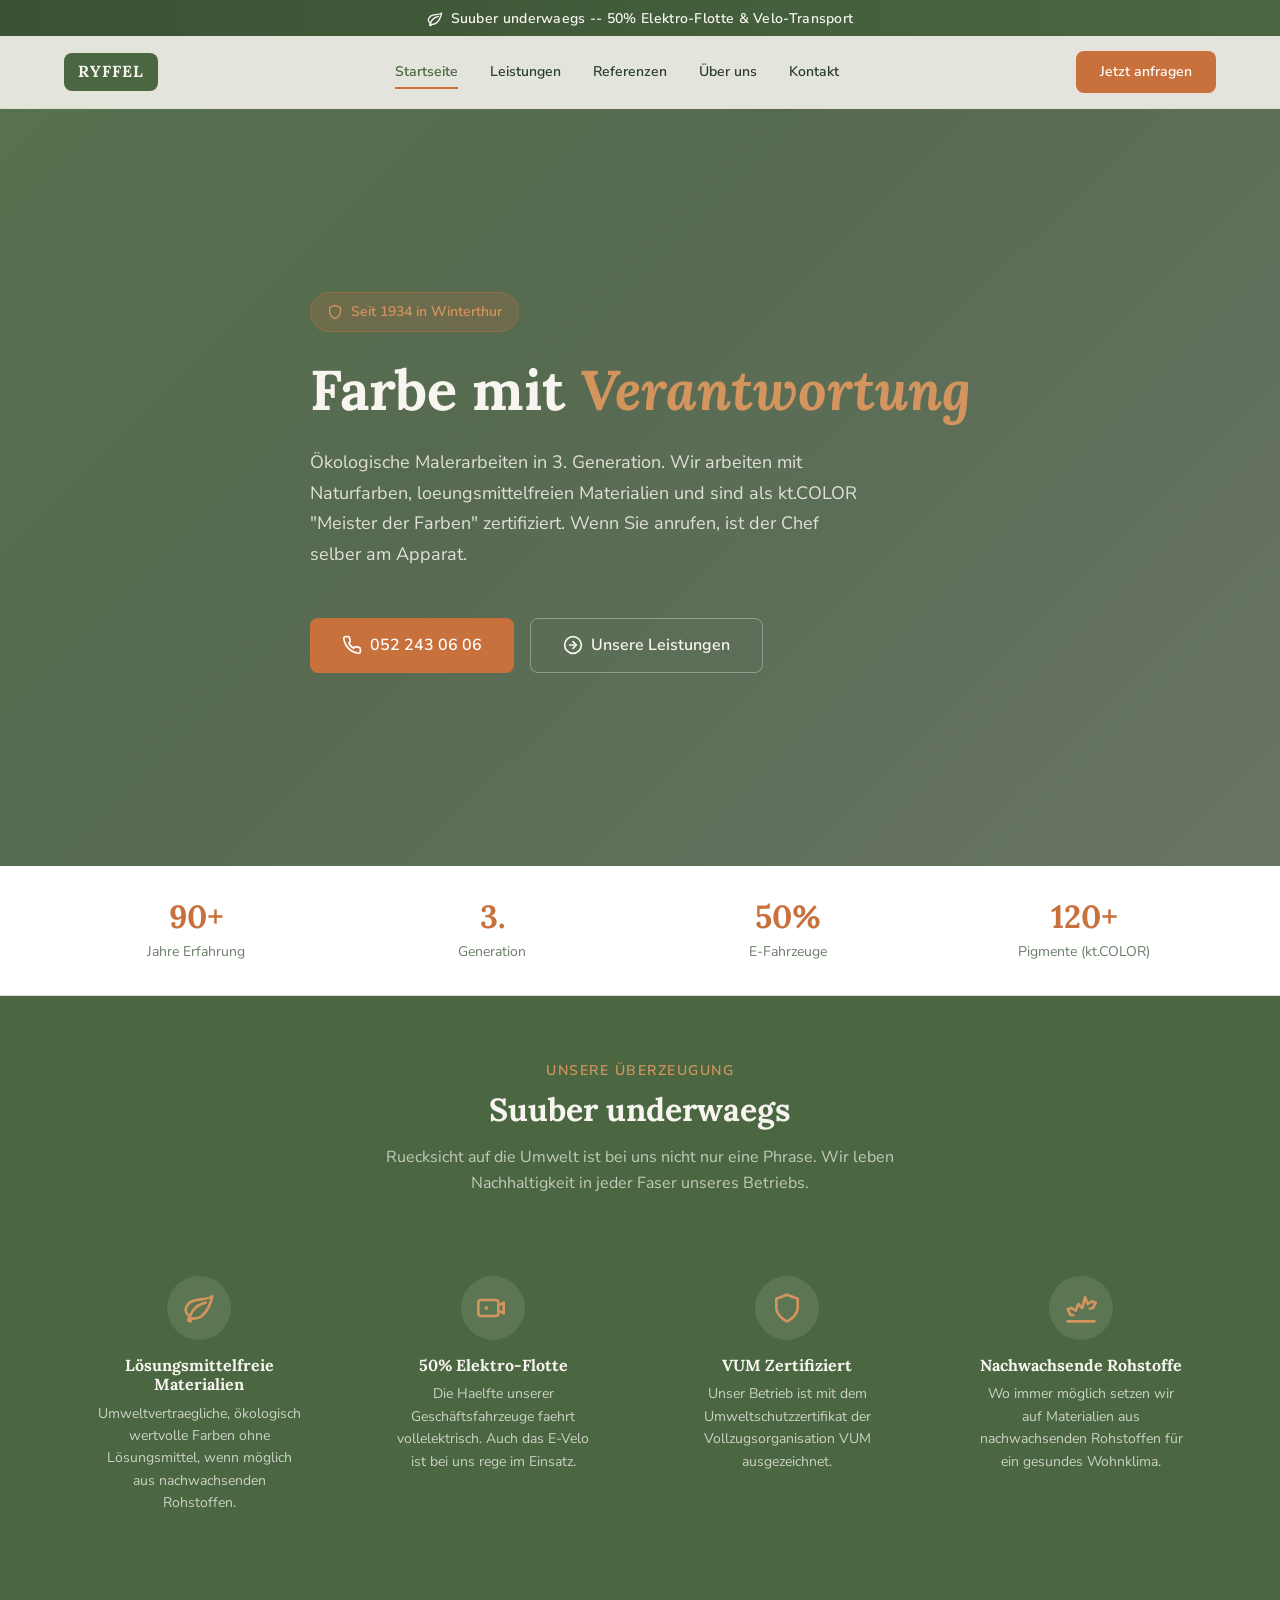
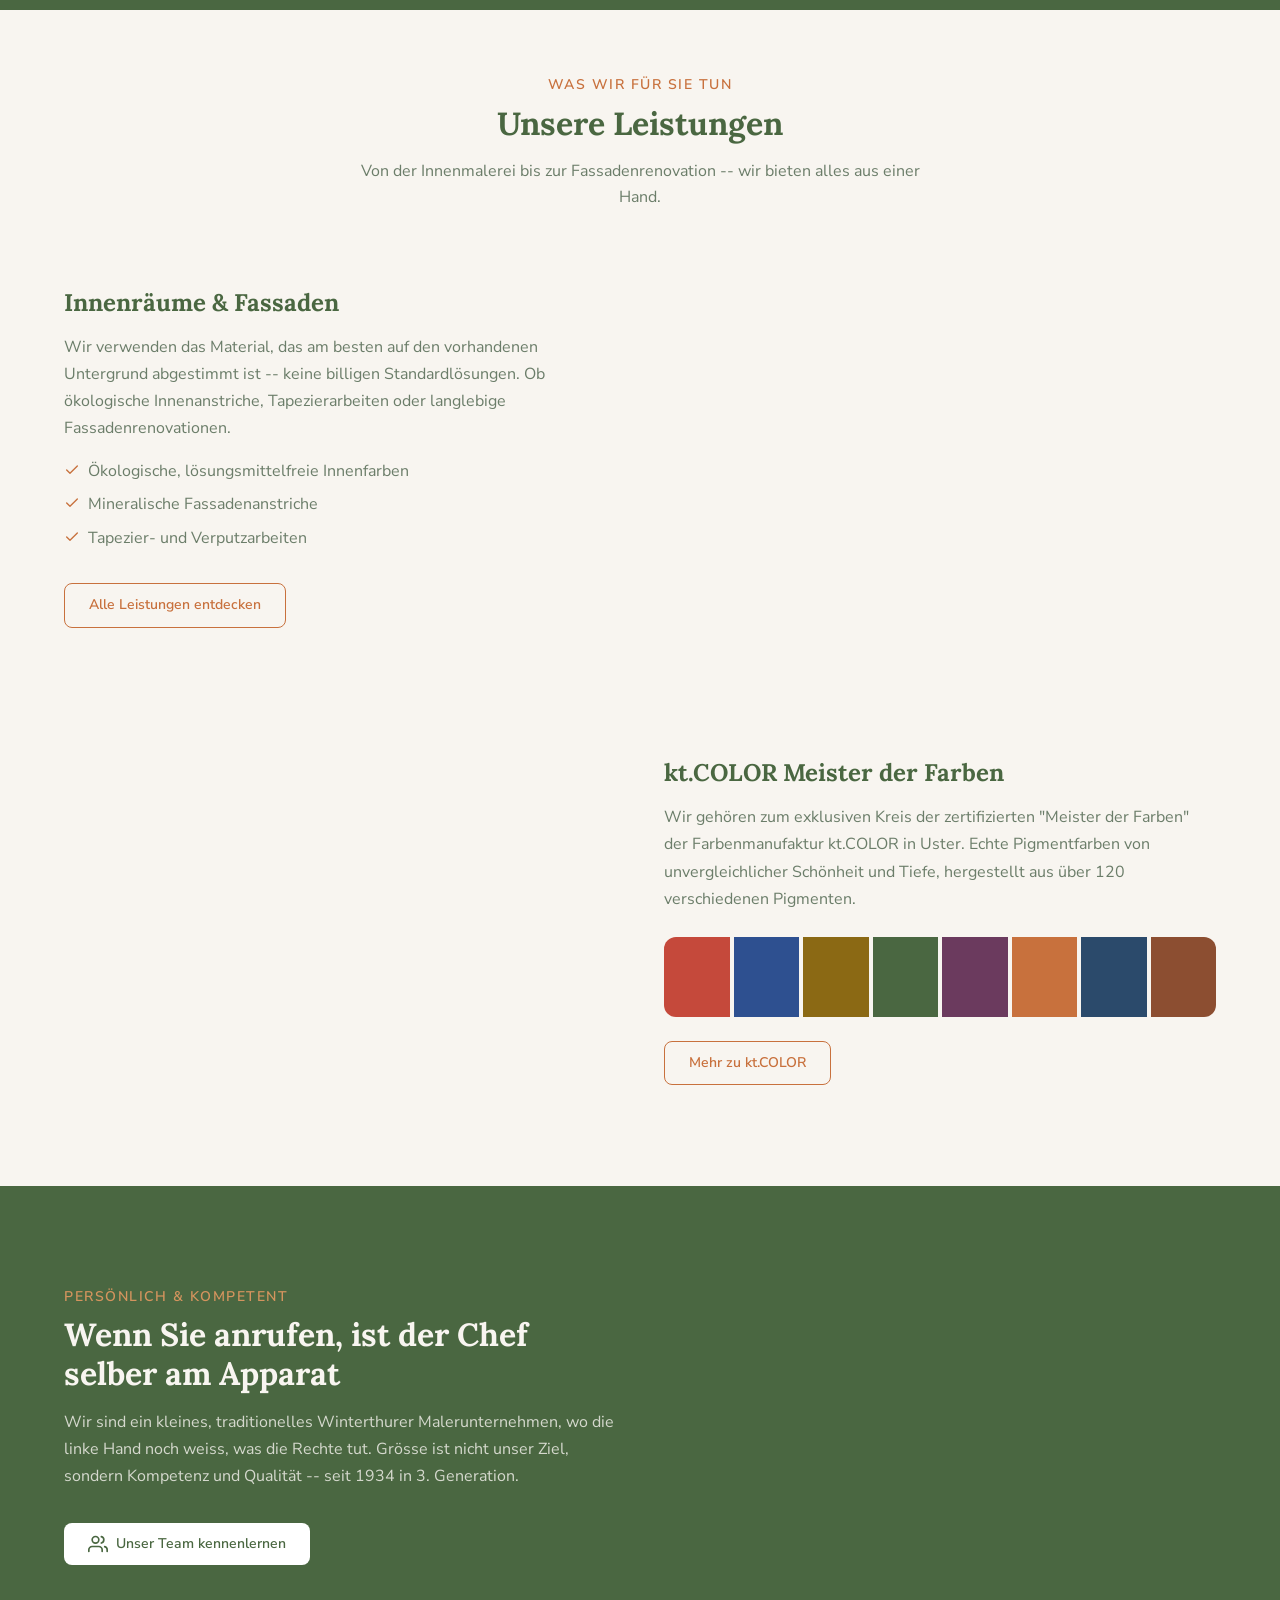
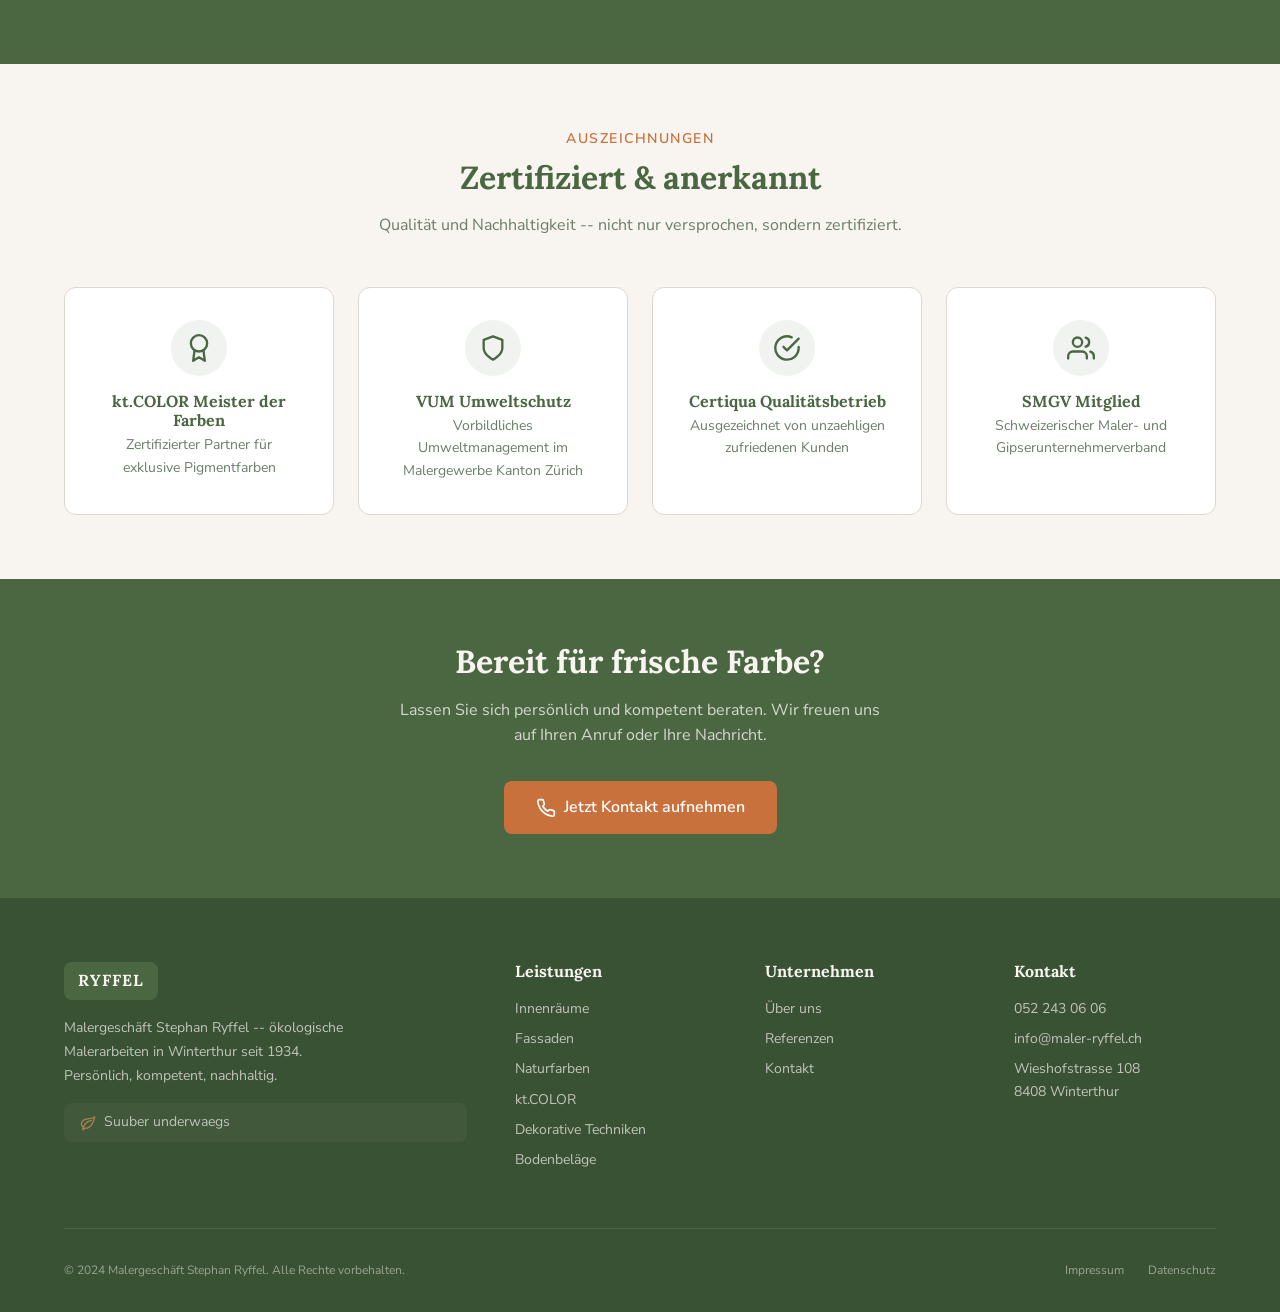
==== commit ec2a8c88: "fix: use proper German umlauts (ä/ö/ü) in all text content Replace ae/oe/ue with proper ä/ö/ü across" ====
--- a/index.html
+++ b/index.html
@@ -4,11 +4,11 @@
   <meta charset="UTF-8">
   <meta name="viewport" content="width=device-width, initial-scale=1.0">
   <title>Maler Ryffel Winterthur | Seit 1934 suuber underwaegs</title>
-  <meta name="description" content="Malergeschaeft Ryffel in Winterthur - oekologische Malerarbeiten seit 1934, 3. Generation. Naturfarben, kt.COLOR Meister der Farben, 50% E-Flotte.">
+  <meta name="description" content="Malergeschäft Ryffel in Winterthur - ökologische Malerarbeiten seit 1934, 3. Generation. Naturfarben, kt.COLOR Meister der Farben, 50% E-Flotte.">
   <meta name="robots" content="index, follow">
   <link rel="canonical" href="https://ryffel-maler-redesign.pages.dev/">
   <meta property="og:title" content="Maler Ryffel Winterthur | Seit 1934 suuber underwaegs">
-  <meta property="og:description" content="Oekologische Malerarbeiten seit 1934. Naturfarben, kt.COLOR Meister der Farben, 50% E-Flotte. 3. Generation Malerhandwerk.">
+  <meta property="og:description" content="Ökologische Malerarbeiten seit 1934. Naturfarben, kt.COLOR Meister der Farben, 50% E-Flotte. 3. Generation Malerhandwerk.">
   <meta property="og:url" content="https://ryffel-maler-redesign.pages.dev/">
   <meta property="og:type" content="website">
   <meta property="og:locale" content="de_CH">
@@ -19,7 +19,7 @@
   {
     "@context": "https://schema.org",
     "@type": "HomeAndConstructionBusiness",
-    "name": "Malergeschaeft Stephan Ryffel",
+    "name": "Malergeschäft Stephan Ryffel",
     "url": "https://ryffel-maler-redesign.pages.dev",
     "telephone": "+41522430606",
     "email": "info@maler-ryffel.ch",
@@ -31,14 +31,14 @@
       "addressRegion": "ZH",
       "addressCountry": "CH"
     },
-    "areaServed": ["Winterthur", "Zuerich", "Weinland", "Winterthur-Land"],
-    "description": "Oekologisches Malergeschaeft in Winterthur seit 1934. Naturfarben, kt.COLOR Meister der Farben, nachhaltige Malerarbeiten in 3. Generation.",
+    "areaServed": ["Winterthur", "Zürich", "Weinland", "Winterthur-Land"],
+    "description": "Ökologisches Malergeschäft in Winterthur seit 1934. Naturfarben, kt.COLOR Meister der Farben, nachhaltige Malerarbeiten in 3. Generation.",
     "foundingDate": "1934",
     "priceRange": "$$",
     "hasCredential": [
       {"@type": "EducationalOccupationalCredential", "credentialCategory": "kt.COLOR Meister der Farben"},
       {"@type": "EducationalOccupationalCredential", "credentialCategory": "VUM Umweltschutzzertifikat"},
-      {"@type": "EducationalOccupationalCredential", "credentialCategory": "Certiqua Qualitaetsbetrieb"}
+      {"@type": "EducationalOccupationalCredential", "credentialCategory": "Certiqua Qualitätsbetrieb"}
     ]
   }
   </script>
@@ -62,12 +62,12 @@
           <li><a href="index.html" class="active">Startseite</a></li>
           <li><a href="leistungen.html">Leistungen</a></li>
           <li><a href="referenzen.html">Referenzen</a></li>
-          <li><a href="ueber-uns.html">Ueber uns</a></li>
+          <li><a href="ueber-uns.html">Über uns</a></li>
           <li><a href="kontakt.html">Kontakt</a></li>
         </ul>
       </nav>
       <a href="kontakt.html" class="btn btn-primary header-cta">Jetzt anfragen</a>
-      <button class="mobile-toggle" id="mobileToggle" aria-label="Menue oeffnen">
+      <button class="mobile-toggle" id="mobileToggle" aria-label="Menue öffnen">
         <span></span><span></span><span></span>
       </button>
     </div>
@@ -83,7 +83,7 @@
           Seit 1934 in Winterthur
         </span>
         <h1>Farbe mit <em>Verantwortung</em></h1>
-        <p class="hero-subtitle">Oekologische Malerarbeiten in 3. Generation. Wir arbeiten mit Naturfarben, loeungsmittelfreien Materialien und sind als kt.COLOR "Meister der Farben" zertifiziert. Wenn Sie anrufen, ist der Chef selber am Apparat.</p>
+        <p class="hero-subtitle">Ökologische Malerarbeiten in 3. Generation. Wir arbeiten mit Naturfarben, loeungsmittelfreien Materialien und sind als kt.COLOR "Meister der Farben" zertifiziert. Wenn Sie anrufen, ist der Chef selber am Apparat.</p>
         <div class="hero-buttons">
           <a href="kontakt.html" class="btn btn-primary btn-lg">
             <svg width="20" height="20" viewBox="0 0 24 24" fill="none" stroke="currentColor" stroke-width="2" stroke-linecap="round" stroke-linejoin="round"><path d="M22 16.92v3a2 2 0 01-2.18 2 19.79 19.79 0 01-8.63-3.07 19.5 19.5 0 01-6-6 19.79 19.79 0 01-3.07-8.67A2 2 0 014.11 2h3a2 2 0 012 1.72c.127.96.361 1.903.7 2.81a2 2 0 01-.45 2.11L8.09 9.91a16 16 0 006 6l1.27-1.27a2 2 0 012.11-.45c.907.339 1.85.573 2.81.7A2 2 0 0122 16.92z"/></svg>
@@ -126,7 +126,7 @@
   <section class="section section-dark">
     <div class="container">
       <div class="section-header">
-        <span class="section-label">Unsere Ueberzeugung</span>
+        <span class="section-label">Unsere Überzeugung</span>
         <h2>Suuber underwaegs</h2>
         <p>Ruecksicht auf die Umwelt ist bei uns nicht nur eine Phrase. Wir leben Nachhaltigkeit in jeder Faser unseres Betriebs.</p>
       </div>
@@ -135,15 +135,15 @@
           <div class="eco-feature-icon">
             <svg width="32" height="32" viewBox="0 0 24 24" fill="none" stroke="currentColor" stroke-width="2" stroke-linecap="round" stroke-linejoin="round"><path d="M17 8C8 10 5.9 16.17 3.82 21.34l1.89.66.95-2.3c.48.17.98.3 1.34.3C19 20 22 3 22 3c-1 2-8 2.25-13 3.25S2 11.5 2 13.5s1.75 3.75 1.75 3.75"/></svg>
           </div>
-          <h4>Loesungsmittelfreie Materialien</h4>
-          <p>Umweltvertraegliche, oekologisch wertvolle Farben ohne Loesungsmittel, wenn moeglich aus nachwachsenden Rohstoffen.</p>
+          <h4>Lösungsmittelfreie Materialien</h4>
+          <p>Umweltvertraegliche, ökologisch wertvolle Farben ohne Lösungsmittel, wenn möglich aus nachwachsenden Rohstoffen.</p>
         </div>
         <div class="eco-feature">
           <div class="eco-feature-icon">
             <svg width="32" height="32" viewBox="0 0 24 24" fill="none" stroke="currentColor" stroke-width="2" stroke-linecap="round" stroke-linejoin="round"><rect x="1" y="6" width="15" height="12" rx="2"/><path d="M16 10l4-2v8l-4-2"/><circle cx="7" cy="12" r="0.5" fill="currentColor"/></svg>
           </div>
           <h4>50% Elektro-Flotte</h4>
-          <p>Die Haelfte unserer Geschaeftsfahrzeuge faehrt vollelektrisch. Auch das E-Velo ist bei uns rege im Einsatz.</p>
+          <p>Die Haelfte unserer Geschäftsfahrzeuge faehrt vollelektrisch. Auch das E-Velo ist bei uns rege im Einsatz.</p>
         </div>
         <div class="eco-feature">
           <div class="eco-feature-icon">
@@ -157,7 +157,7 @@
             <svg width="32" height="32" viewBox="0 0 24 24" fill="none" stroke="currentColor" stroke-width="2" stroke-linecap="round" stroke-linejoin="round"><path d="M2 22h20"/><path d="M6.36 17.4 4 17l-2-4 3-1 3 2 2-5 3 3 2-8 2 5 3-2 3 1-2 4-2.36.4"/></svg>
           </div>
           <h4>Nachwachsende Rohstoffe</h4>
-          <p>Wo immer moeglich setzen wir auf Materialien aus nachwachsenden Rohstoffen fuer ein gesundes Wohnklima.</p>
+          <p>Wo immer möglich setzen wir auf Materialien aus nachwachsenden Rohstoffen für ein gesundes Wohnklima.</p>
         </div>
       </div>
     </div>
@@ -167,19 +167,19 @@
   <section class="section">
     <div class="container">
       <div class="section-header">
-        <span class="section-label">Was wir fuer Sie tun</span>
+        <span class="section-label">Was wir für Sie tun</span>
         <h2>Unsere Leistungen</h2>
         <p>Von der Innenmalerei bis zur Fassadenrenovation -- wir bieten alles aus einer Hand.</p>
       </div>
 
       <div class="text-image" style="margin-bottom: var(--space-3xl);">
         <div class="text-image-content">
-          <h3>Innenraeume &amp; Fassaden</h3>
-          <p>Wir verwenden das Material, das am besten auf den vorhandenen Untergrund abgestimmt ist -- keine billigen Standardloesungen. Ob oekologische Innenanstriche, Tapezierarbeiten oder langlebige Fassadenrenovationen.</p>
+          <h3>Innenräume &amp; Fassaden</h3>
+          <p>Wir verwenden das Material, das am besten auf den vorhandenen Untergrund abgestimmt ist -- keine billigen Standardlösungen. Ob ökologische Innenanstriche, Tapezierarbeiten oder langlebige Fassadenrenovationen.</p>
           <ul>
             <li>
               <svg width="16" height="16" viewBox="0 0 24 24" fill="none" stroke="currentColor" stroke-width="2" stroke-linecap="round" stroke-linejoin="round"><polyline points="20 6 9 17 4 12"/></svg>
-              Oekologische, loesungsmittelfreie Innenfarben
+              Ökologische, lösungsmittelfreie Innenfarben
             </li>
             <li>
               <svg width="16" height="16" viewBox="0 0 24 24" fill="none" stroke="currentColor" stroke-width="2" stroke-linecap="round" stroke-linejoin="round"><polyline points="20 6 9 17 4 12"/></svg>
@@ -198,7 +198,7 @@
       <div class="text-image reversed">
         <div class="text-image-content">
           <h3>kt.COLOR Meister der Farben</h3>
-          <p>Wir gehoeren zum exklusiven Kreis der zertifizierten "Meister der Farben" der Farbenmanufaktur kt.COLOR in Uster. Echte Pigmentfarben von unvergleichlicher Schoenheit und Tiefe, hergestellt aus ueber 120 verschiedenen Pigmenten.</p>
+          <p>Wir gehören zum exklusiven Kreis der zertifizierten "Meister der Farben" der Farbenmanufaktur kt.COLOR in Uster. Echte Pigmentfarben von unvergleichlicher Schönheit und Tiefe, hergestellt aus über 120 verschiedenen Pigmenten.</p>
           <div class="color-palette">
             <div class="color-swatch" style="background:#C5493B;" data-name="Pompejanischrot"></div>
             <div class="color-swatch" style="background:#2E5090;" data-name="Ultramarin"></div>
@@ -221,9 +221,9 @@
     <div class="container">
       <div class="cta-split">
         <div class="cta-split-content">
-          <span class="section-label">Persoenlich &amp; kompetent</span>
+          <span class="section-label">Persönlich &amp; kompetent</span>
           <h2>Wenn Sie anrufen, ist der Chef selber am Apparat</h2>
-          <p>Wir sind ein kleines, traditionelles Winterthurer Malerunternehmen, wo die linke Hand noch weiss, was die Rechte tut. Groesse ist nicht unser Ziel, sondern Kompetenz und Qualitaet -- seit 1934 in 3. Generation.</p>
+          <p>Wir sind ein kleines, traditionelles Winterthurer Malerunternehmen, wo die linke Hand noch weiss, was die Rechte tut. Grösse ist nicht unser Ziel, sondern Kompetenz und Qualität -- seit 1934 in 3. Generation.</p>
           <a href="ueber-uns.html" class="btn btn-white">
             <svg width="20" height="20" viewBox="0 0 24 24" fill="none" stroke="currentColor" stroke-width="2" stroke-linecap="round" stroke-linejoin="round"><path d="M17 21v-2a4 4 0 00-4-4H5a4 4 0 00-4 4v2"/><circle cx="9" cy="7" r="4"/><path d="M23 21v-2a4 4 0 00-3-3.87"/><path d="M16 3.13a4 4 0 010 7.75"/></svg>
             Unser Team kennenlernen
@@ -240,7 +240,7 @@
       <div class="section-header">
         <span class="section-label">Auszeichnungen</span>
         <h2>Zertifiziert &amp; anerkannt</h2>
-        <p>Qualitaet und Nachhaltigkeit -- nicht nur versprochen, sondern zertifiziert.</p>
+        <p>Qualität und Nachhaltigkeit -- nicht nur versprochen, sondern zertifiziert.</p>
       </div>
       <div class="cert-grid">
         <div class="cert-item">
@@ -248,20 +248,20 @@
             <svg width="28" height="28" viewBox="0 0 24 24" fill="none" stroke="currentColor" stroke-width="2" stroke-linecap="round" stroke-linejoin="round"><circle cx="12" cy="8" r="7"/><polyline points="8.21 13.89 7 23 12 20 17 23 15.79 13.88"/></svg>
           </div>
           <h4>kt.COLOR Meister der Farben</h4>
-          <p>Zertifizierter Partner fuer exklusive Pigmentfarben</p>
+          <p>Zertifizierter Partner für exklusive Pigmentfarben</p>
         </div>
         <div class="cert-item">
           <div class="cert-icon">
             <svg width="28" height="28" viewBox="0 0 24 24" fill="none" stroke="currentColor" stroke-width="2" stroke-linecap="round" stroke-linejoin="round"><path d="M12 22s8-4 8-10V5l-8-3-8 3v7c0 6 8 10 8 10z"/></svg>
           </div>
           <h4>VUM Umweltschutz</h4>
-          <p>Vorbildliches Umweltmanagement im Malergewerbe Kanton Zuerich</p>
+          <p>Vorbildliches Umweltmanagement im Malergewerbe Kanton Zürich</p>
         </div>
         <div class="cert-item">
           <div class="cert-icon">
             <svg width="28" height="28" viewBox="0 0 24 24" fill="none" stroke="currentColor" stroke-width="2" stroke-linecap="round" stroke-linejoin="round"><path d="M22 11.08V12a10 10 0 1 1-5.93-9.14"/><polyline points="22 4 12 14.01 9 11.01"/></svg>
           </div>
-          <h4>Certiqua Qualitaetsbetrieb</h4>
+          <h4>Certiqua Qualitätsbetrieb</h4>
           <p>Ausgezeichnet von unzaehligen zufriedenen Kunden</p>
         </div>
         <div class="cert-item">
@@ -278,8 +278,8 @@
   <!-- CTA BANNER -->
   <section class="cta-banner">
     <div class="container">
-      <h2>Bereit fuer frische Farbe?</h2>
-      <p>Lassen Sie sich persoenlich und kompetent beraten. Wir freuen uns auf Ihren Anruf oder Ihre Nachricht.</p>
+      <h2>Bereit für frische Farbe?</h2>
+      <p>Lassen Sie sich persönlich und kompetent beraten. Wir freuen uns auf Ihren Anruf oder Ihre Nachricht.</p>
       <a href="kontakt.html" class="btn btn-primary btn-lg">
         <svg width="20" height="20" viewBox="0 0 24 24" fill="none" stroke="currentColor" stroke-width="2" stroke-linecap="round" stroke-linejoin="round"><path d="M22 16.92v3a2 2 0 01-2.18 2 19.79 19.79 0 01-8.63-3.07 19.5 19.5 0 01-6-6 19.79 19.79 0 01-3.07-8.67A2 2 0 014.11 2h3a2 2 0 012 1.72c.127.96.361 1.903.7 2.81a2 2 0 01-.45 2.11L8.09 9.91a16 16 0 006 6l1.27-1.27a2 2 0 012.11-.45c.907.339 1.85.573 2.81.7A2 2 0 0122 16.92z"/></svg>
         Jetzt Kontakt aufnehmen
@@ -293,7 +293,7 @@
       <div class="footer-grid">
         <div class="footer-brand">
           <span class="logo-badge">RYFFEL</span>
-          <p>Malergeschaeft Stephan Ryffel -- oekologische Malerarbeiten in Winterthur seit 1934. Persoenlich, kompetent, nachhaltig.</p>
+          <p>Malergeschäft Stephan Ryffel -- ökologische Malerarbeiten in Winterthur seit 1934. Persönlich, kompetent, nachhaltig.</p>
           <div class="footer-eco">
             <svg width="16" height="16" viewBox="0 0 24 24" fill="none" stroke="currentColor" stroke-width="2" stroke-linecap="round" stroke-linejoin="round"><path d="M17 8C8 10 5.9 16.17 3.82 21.34l1.89.66.95-2.3c.48.17.98.3 1.34.3C19 20 22 3 22 3c-1 2-8 2.25-13 3.25S2 11.5 2 13.5s1.75 3.75 1.75 3.75"/></svg>
             Suuber underwaegs
@@ -301,16 +301,16 @@
         </div>
         <div class="footer-col">
           <h4>Leistungen</h4>
-          <a href="leistungen/innenraeume.html">Innenraeume</a>
+          <a href="leistungen/innenraeume.html">Innenräume</a>
           <a href="leistungen/fassaden.html">Fassaden</a>
           <a href="leistungen/naturfarben.html">Naturfarben</a>
           <a href="leistungen/meister-der-farben.html">kt.COLOR</a>
           <a href="leistungen/dekorative-techniken.html">Dekorative Techniken</a>
-          <a href="leistungen/bodenbelaege.html">Bodenbelaege</a>
+          <a href="leistungen/bodenbelaege.html">Bodenbeläge</a>
         </div>
         <div class="footer-col">
           <h4>Unternehmen</h4>
-          <a href="ueber-uns.html">Ueber uns</a>
+          <a href="ueber-uns.html">Über uns</a>
           <a href="referenzen.html">Referenzen</a>
           <a href="kontakt.html">Kontakt</a>
         </div>
@@ -322,7 +322,7 @@
         </div>
       </div>
       <div class="footer-bottom">
-        <p>&copy; 2024 Malergeschaeft Stephan Ryffel. Alle Rechte vorbehalten.</p>
+        <p>&copy; 2024 Malergeschäft Stephan Ryffel. Alle Rechte vorbehalten.</p>
         <div class="legal-links">
           <a href="#">Impressum</a>
           <a href="#">Datenschutz</a>
--- a/style.css
+++ b/style.css
@@ -1,4 +1,4 @@
-/* Brand Style Guide – Ryffel Malergeschaeft */
+/* Brand Style Guide – Ryffel Malergeschäft */
 :root {
   --color-primary: #4A6741;
   --color-primary-dark: #3A5234;
@@ -75,13 +75,17 @@
 /* === HEADER === */
 .site-header {
   position: fixed; top: 0; left: 0; right: 0; z-index: 100;
-  background: transparent;
+  background: rgba(248,245,240,0.88);
+  backdrop-filter: blur(10px);
+  -webkit-backdrop-filter: blur(10px);
+  border-bottom: 1px solid rgba(221,216,208,0.5);
   transition: background 0.3s, box-shadow 0.3s, border 0.3s;
 }
 .has-eco-banner .site-header { top: 36px; }
 .site-header.scrolled {
   background: rgba(248,245,240,0.96);
   backdrop-filter: blur(12px);
+  -webkit-backdrop-filter: blur(12px);
   box-shadow: var(--shadow);
   border-bottom: 1px solid var(--color-border);
 }
@@ -104,10 +108,10 @@
 }
 .main-nav ul { display: flex; gap: var(--space-xl); list-style: none; }
 .main-nav a {
-  font-size: var(--font-size-small); font-weight: 600; color: var(--color-text-secondary);
+  font-size: var(--font-size-small); font-weight: 600; color: var(--color-text);
   padding: var(--space-sm) 0; position: relative;
 }
-.site-header.scrolled .main-nav a { color: var(--color-text-secondary); }
+.site-header.scrolled .main-nav a { color: var(--color-text); }
 .main-nav a.active, .main-nav a:hover { color: var(--color-primary); }
 .main-nav a::after {
   content: ''; position: absolute; bottom: 0; left: 0; width: 0; height: 2px;
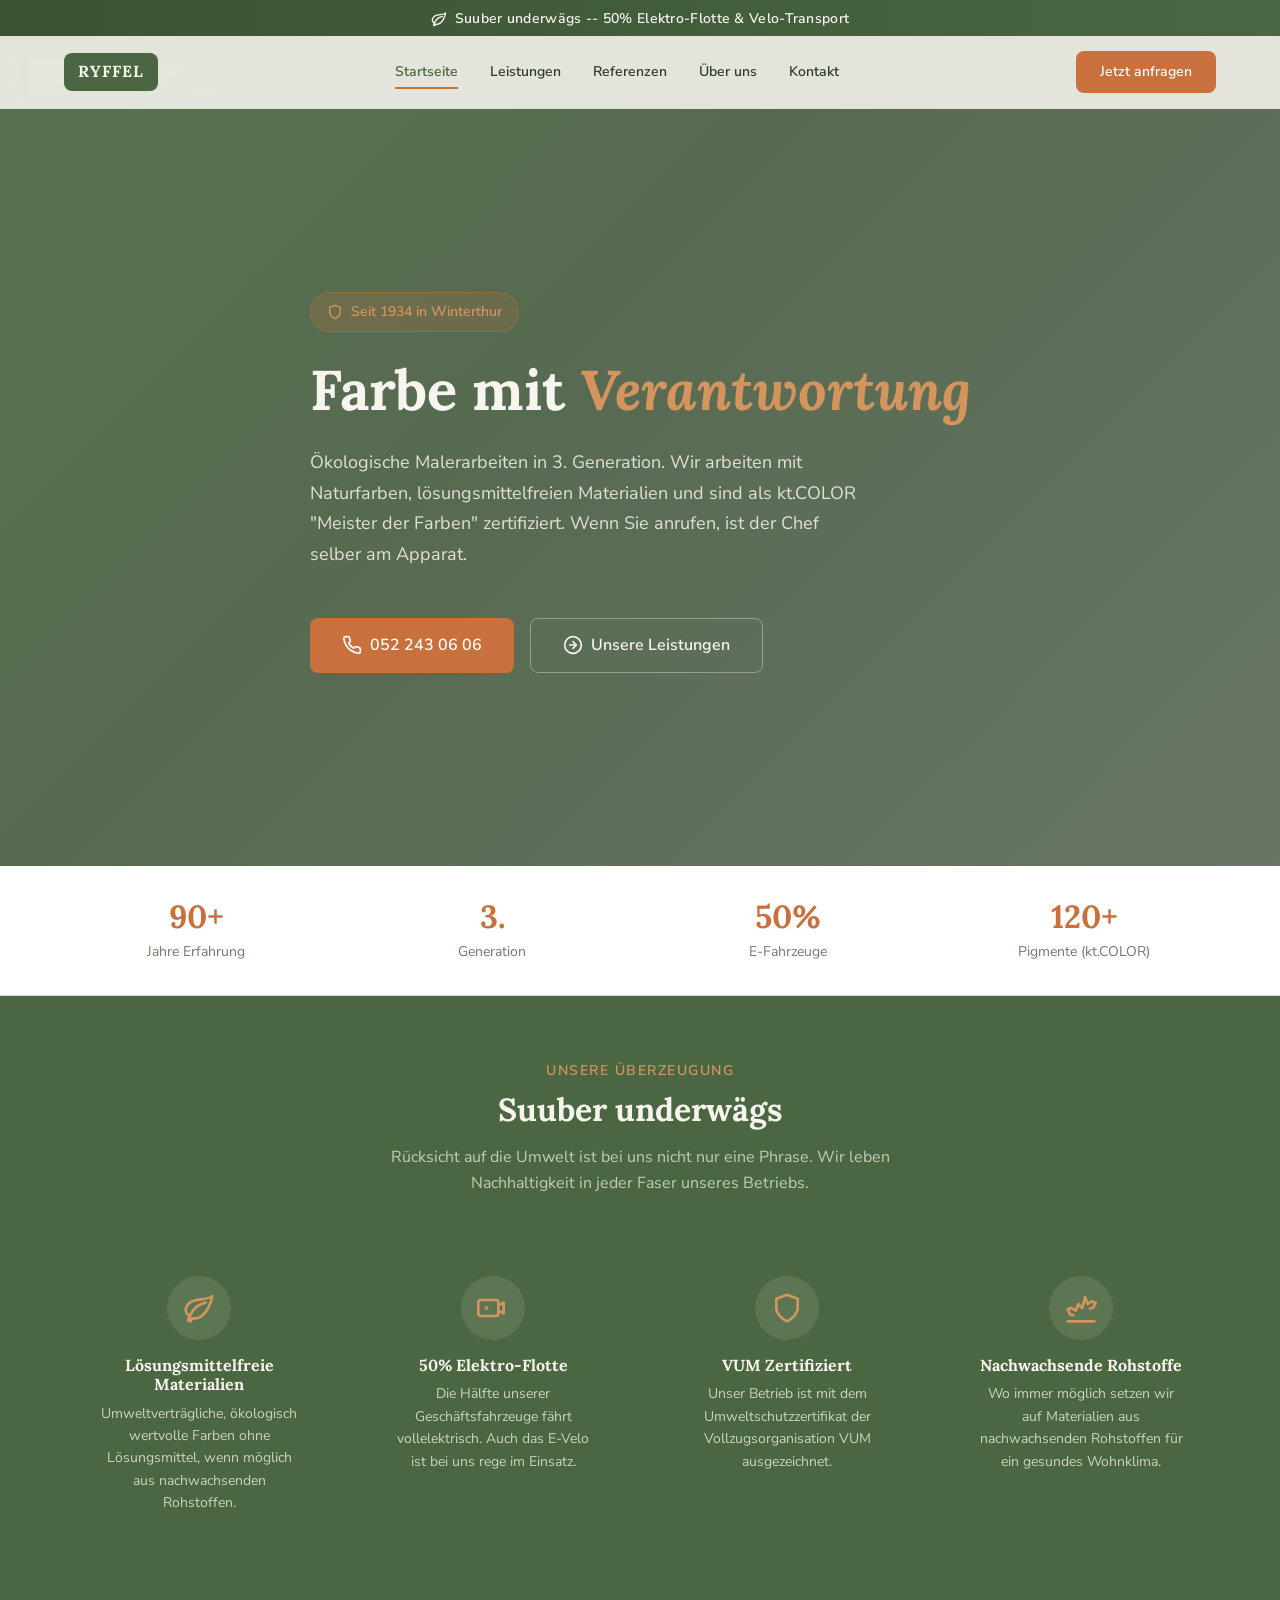
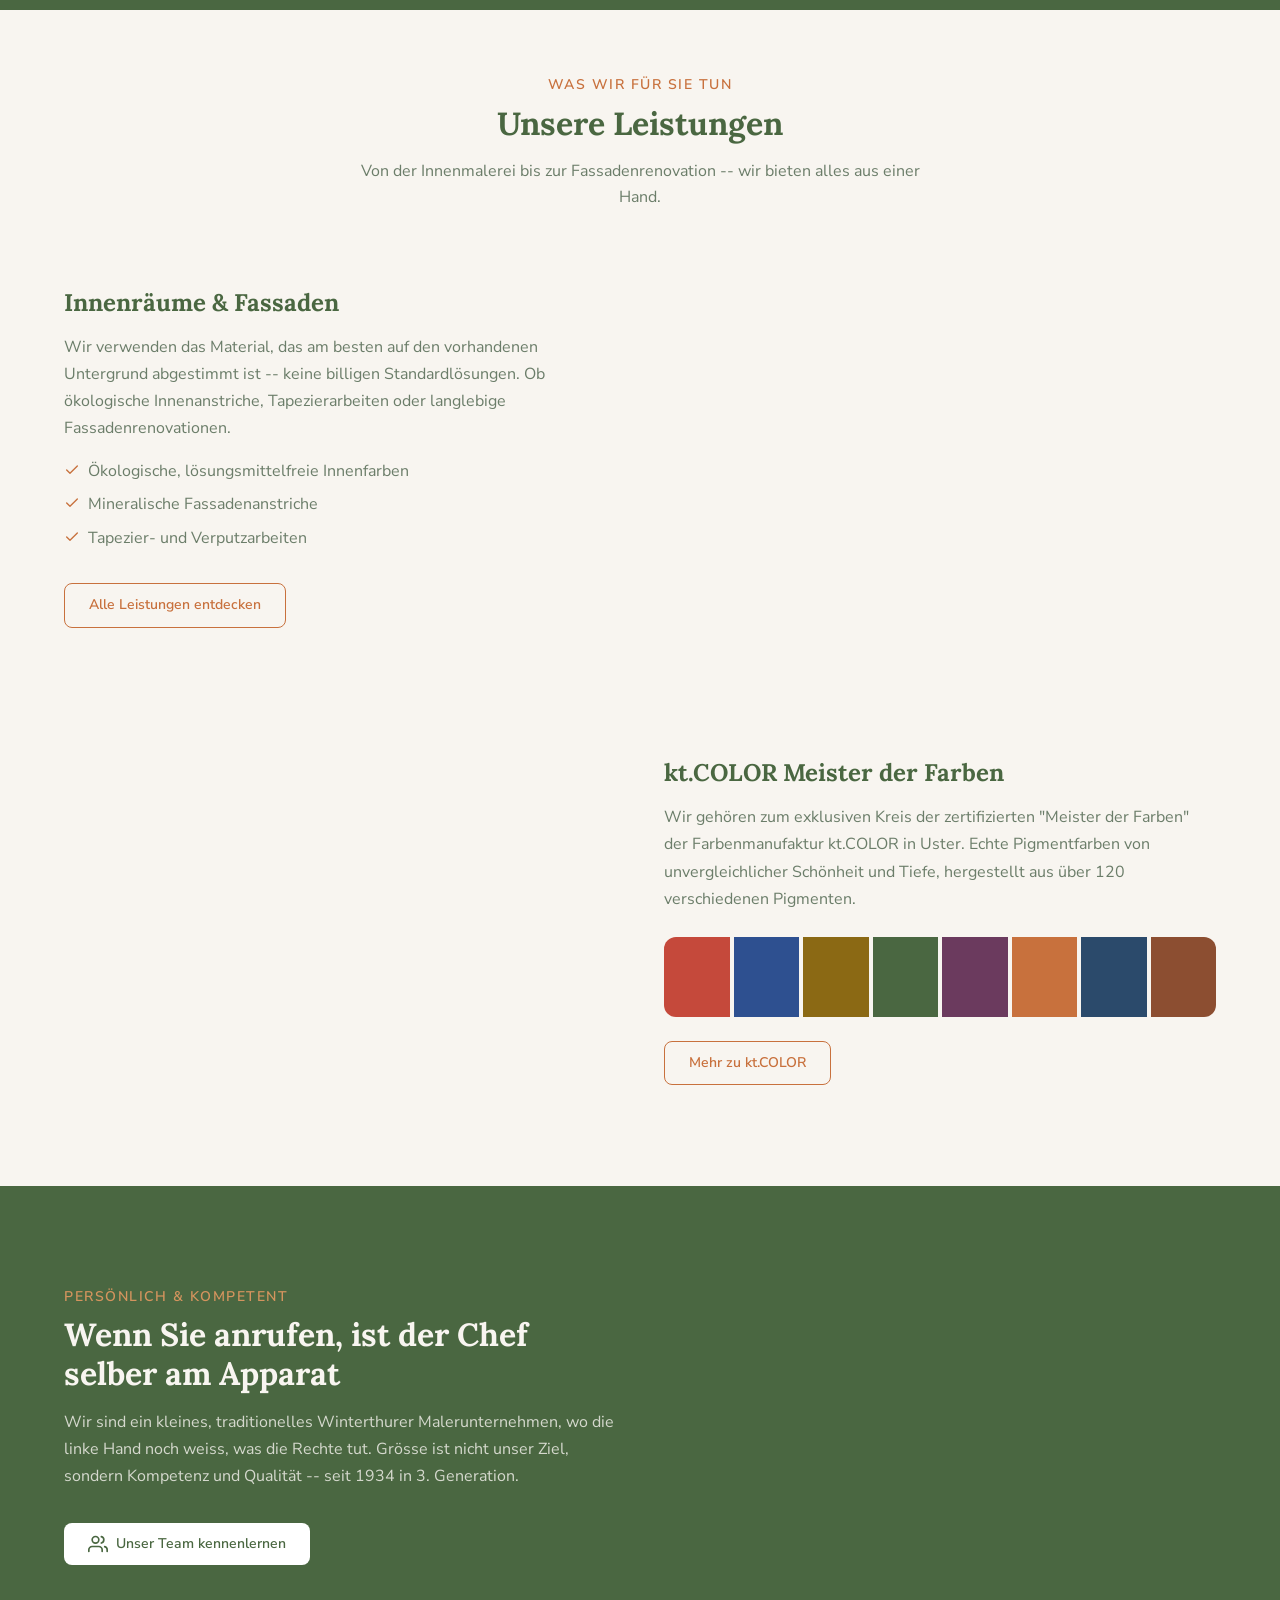
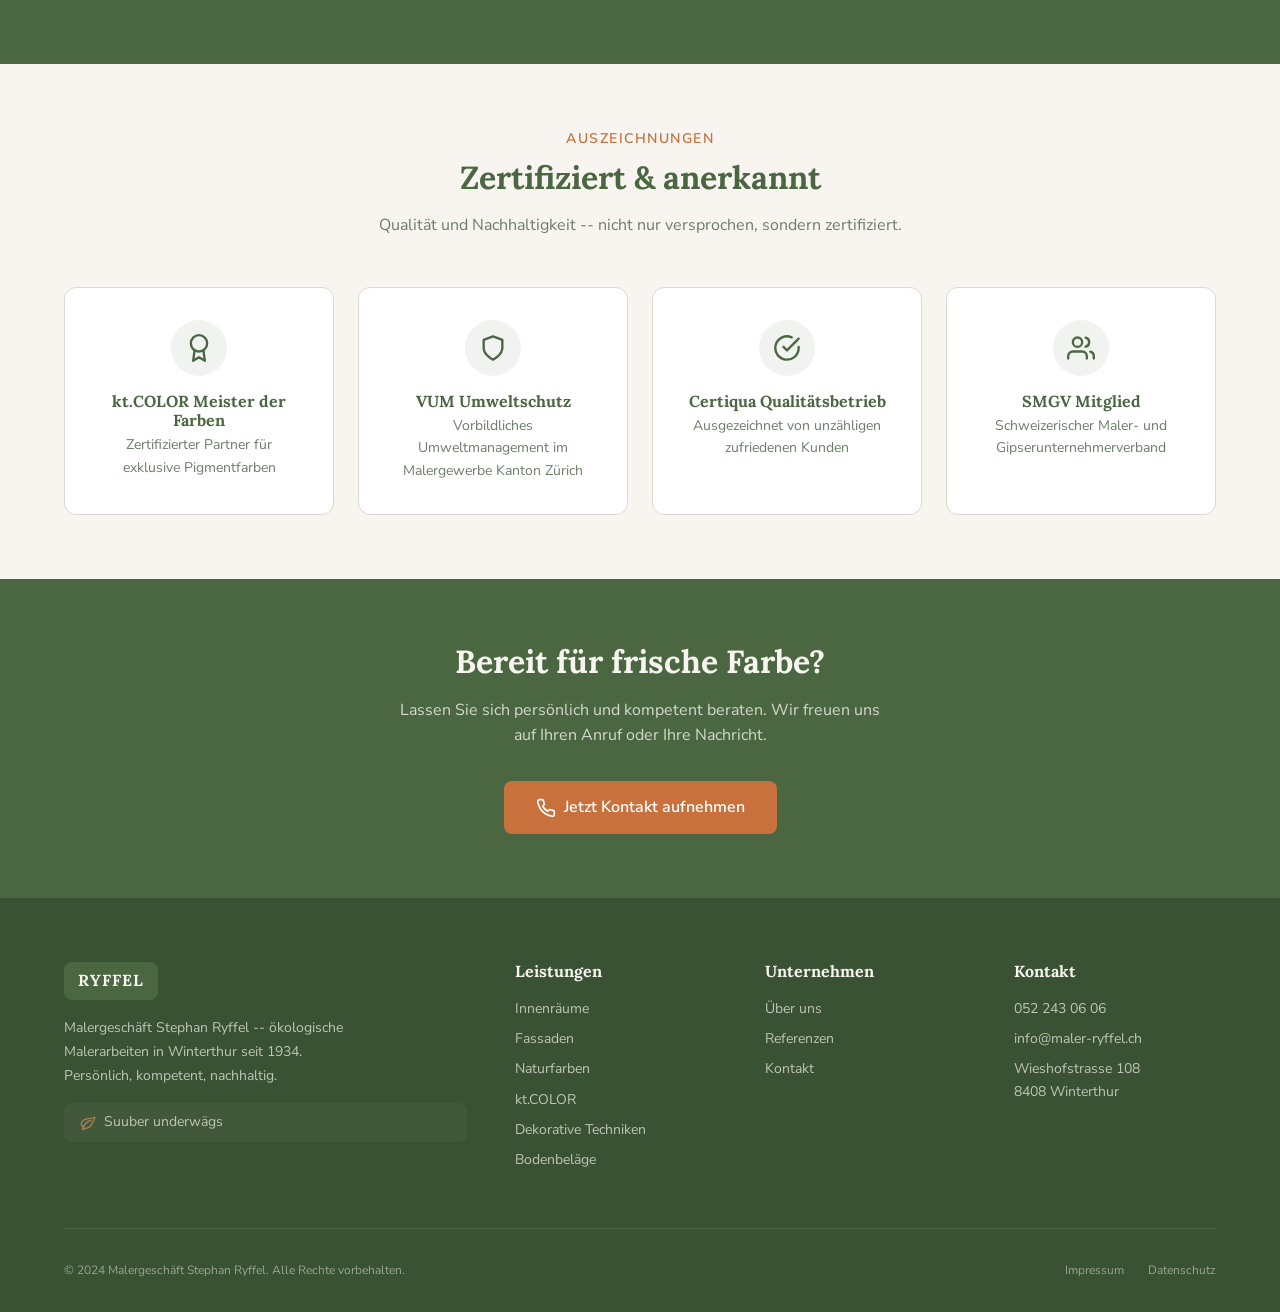
==== commit d3954610: "fix: replace all remaining ae/oe/ue with proper German umlauts across all 12 HTML files Co-Authored-" ====
--- a/index.html
+++ b/index.html
@@ -3,11 +3,11 @@
 <head>
   <meta charset="UTF-8">
   <meta name="viewport" content="width=device-width, initial-scale=1.0">
-  <title>Maler Ryffel Winterthur | Seit 1934 suuber underwaegs</title>
+  <title>Maler Ryffel Winterthur | Seit 1934 suuber underwägs</title>
   <meta name="description" content="Malergeschäft Ryffel in Winterthur - ökologische Malerarbeiten seit 1934, 3. Generation. Naturfarben, kt.COLOR Meister der Farben, 50% E-Flotte.">
   <meta name="robots" content="index, follow">
   <link rel="canonical" href="https://ryffel-maler-redesign.pages.dev/">
-  <meta property="og:title" content="Maler Ryffel Winterthur | Seit 1934 suuber underwaegs">
+  <meta property="og:title" content="Maler Ryffel Winterthur | Seit 1934 suuber underwägs">
   <meta property="og:description" content="Ökologische Malerarbeiten seit 1934. Naturfarben, kt.COLOR Meister der Farben, 50% E-Flotte. 3. Generation Malerhandwerk.">
   <meta property="og:url" content="https://ryffel-maler-redesign.pages.dev/">
   <meta property="og:type" content="website">
@@ -48,7 +48,7 @@
   <!-- ECO BANNER -->
   <div class="eco-banner">
     <svg width="16" height="16" viewBox="0 0 24 24" fill="none" stroke="currentColor" stroke-width="2" stroke-linecap="round" stroke-linejoin="round"><path d="M17 8C8 10 5.9 16.17 3.82 21.34l1.89.66.95-2.3c.48.17.98.3 1.34.3C19 20 22 3 22 3c-1 2-8 2.25-13 3.25S2 11.5 2 13.5s1.75 3.75 1.75 3.75"/></svg>
-    Suuber underwaegs -- 50% Elektro-Flotte &amp; Velo-Transport
+    Suuber underwägs -- 50% Elektro-Flotte &amp; Velo-Transport
   </div>
 
   <!-- HEADER -->
@@ -67,7 +67,7 @@
         </ul>
       </nav>
       <a href="kontakt.html" class="btn btn-primary header-cta">Jetzt anfragen</a>
-      <button class="mobile-toggle" id="mobileToggle" aria-label="Menue öffnen">
+      <button class="mobile-toggle" id="mobileToggle" aria-label="Menü öffnen">
         <span></span><span></span><span></span>
       </button>
     </div>
@@ -83,7 +83,7 @@
           Seit 1934 in Winterthur
         </span>
         <h1>Farbe mit <em>Verantwortung</em></h1>
-        <p class="hero-subtitle">Ökologische Malerarbeiten in 3. Generation. Wir arbeiten mit Naturfarben, loeungsmittelfreien Materialien und sind als kt.COLOR "Meister der Farben" zertifiziert. Wenn Sie anrufen, ist der Chef selber am Apparat.</p>
+        <p class="hero-subtitle">Ökologische Malerarbeiten in 3. Generation. Wir arbeiten mit Naturfarben, lösungsmittelfreien Materialien und sind als kt.COLOR "Meister der Farben" zertifiziert. Wenn Sie anrufen, ist der Chef selber am Apparat.</p>
         <div class="hero-buttons">
           <a href="kontakt.html" class="btn btn-primary btn-lg">
             <svg width="20" height="20" viewBox="0 0 24 24" fill="none" stroke="currentColor" stroke-width="2" stroke-linecap="round" stroke-linejoin="round"><path d="M22 16.92v3a2 2 0 01-2.18 2 19.79 19.79 0 01-8.63-3.07 19.5 19.5 0 01-6-6 19.79 19.79 0 01-3.07-8.67A2 2 0 014.11 2h3a2 2 0 012 1.72c.127.96.361 1.903.7 2.81a2 2 0 01-.45 2.11L8.09 9.91a16 16 0 006 6l1.27-1.27a2 2 0 012.11-.45c.907.339 1.85.573 2.81.7A2 2 0 0122 16.92z"/></svg>
@@ -127,8 +127,8 @@
     <div class="container">
       <div class="section-header">
         <span class="section-label">Unsere Überzeugung</span>
-        <h2>Suuber underwaegs</h2>
-        <p>Ruecksicht auf die Umwelt ist bei uns nicht nur eine Phrase. Wir leben Nachhaltigkeit in jeder Faser unseres Betriebs.</p>
+        <h2>Suuber underwägs</h2>
+        <p>Rücksicht auf die Umwelt ist bei uns nicht nur eine Phrase. Wir leben Nachhaltigkeit in jeder Faser unseres Betriebs.</p>
       </div>
       <div class="eco-features">
         <div class="eco-feature">
@@ -136,14 +136,14 @@
             <svg width="32" height="32" viewBox="0 0 24 24" fill="none" stroke="currentColor" stroke-width="2" stroke-linecap="round" stroke-linejoin="round"><path d="M17 8C8 10 5.9 16.17 3.82 21.34l1.89.66.95-2.3c.48.17.98.3 1.34.3C19 20 22 3 22 3c-1 2-8 2.25-13 3.25S2 11.5 2 13.5s1.75 3.75 1.75 3.75"/></svg>
           </div>
           <h4>Lösungsmittelfreie Materialien</h4>
-          <p>Umweltvertraegliche, ökologisch wertvolle Farben ohne Lösungsmittel, wenn möglich aus nachwachsenden Rohstoffen.</p>
+          <p>Umweltverträgliche, ökologisch wertvolle Farben ohne Lösungsmittel, wenn möglich aus nachwachsenden Rohstoffen.</p>
         </div>
         <div class="eco-feature">
           <div class="eco-feature-icon">
             <svg width="32" height="32" viewBox="0 0 24 24" fill="none" stroke="currentColor" stroke-width="2" stroke-linecap="round" stroke-linejoin="round"><rect x="1" y="6" width="15" height="12" rx="2"/><path d="M16 10l4-2v8l-4-2"/><circle cx="7" cy="12" r="0.5" fill="currentColor"/></svg>
           </div>
           <h4>50% Elektro-Flotte</h4>
-          <p>Die Haelfte unserer Geschäftsfahrzeuge faehrt vollelektrisch. Auch das E-Velo ist bei uns rege im Einsatz.</p>
+          <p>Die Hälfte unserer Geschäftsfahrzeuge fährt vollelektrisch. Auch das E-Velo ist bei uns rege im Einsatz.</p>
         </div>
         <div class="eco-feature">
           <div class="eco-feature-icon">
@@ -203,7 +203,7 @@
             <div class="color-swatch" style="background:#C5493B;" data-name="Pompejanischrot"></div>
             <div class="color-swatch" style="background:#2E5090;" data-name="Ultramarin"></div>
             <div class="color-swatch" style="background:#8B6914;" data-name="Goldocker"></div>
-            <div class="color-swatch" style="background:#4A6741;" data-name="Chromoxidgruen"></div>
+            <div class="color-swatch" style="background:#4A6741;" data-name="Chromoxidgrün"></div>
             <div class="color-swatch" style="background:#6B3A5E;" data-name="Manganviolett"></div>
             <div class="color-swatch" style="background:#C8713D;" data-name="Siena gebrannt"></div>
             <div class="color-swatch" style="background:#2B4A6B;" data-name="Preussischblau"></div>
@@ -262,7 +262,7 @@
             <svg width="28" height="28" viewBox="0 0 24 24" fill="none" stroke="currentColor" stroke-width="2" stroke-linecap="round" stroke-linejoin="round"><path d="M22 11.08V12a10 10 0 1 1-5.93-9.14"/><polyline points="22 4 12 14.01 9 11.01"/></svg>
           </div>
           <h4>Certiqua Qualitätsbetrieb</h4>
-          <p>Ausgezeichnet von unzaehligen zufriedenen Kunden</p>
+          <p>Ausgezeichnet von unzähligen zufriedenen Kunden</p>
         </div>
         <div class="cert-item">
           <div class="cert-icon">
@@ -296,7 +296,7 @@
           <p>Malergeschäft Stephan Ryffel -- ökologische Malerarbeiten in Winterthur seit 1934. Persönlich, kompetent, nachhaltig.</p>
           <div class="footer-eco">
             <svg width="16" height="16" viewBox="0 0 24 24" fill="none" stroke="currentColor" stroke-width="2" stroke-linecap="round" stroke-linejoin="round"><path d="M17 8C8 10 5.9 16.17 3.82 21.34l1.89.66.95-2.3c.48.17.98.3 1.34.3C19 20 22 3 22 3c-1 2-8 2.25-13 3.25S2 11.5 2 13.5s1.75 3.75 1.75 3.75"/></svg>
-            Suuber underwaegs
+            Suuber underwägs
           </div>
         </div>
         <div class="footer-col">
